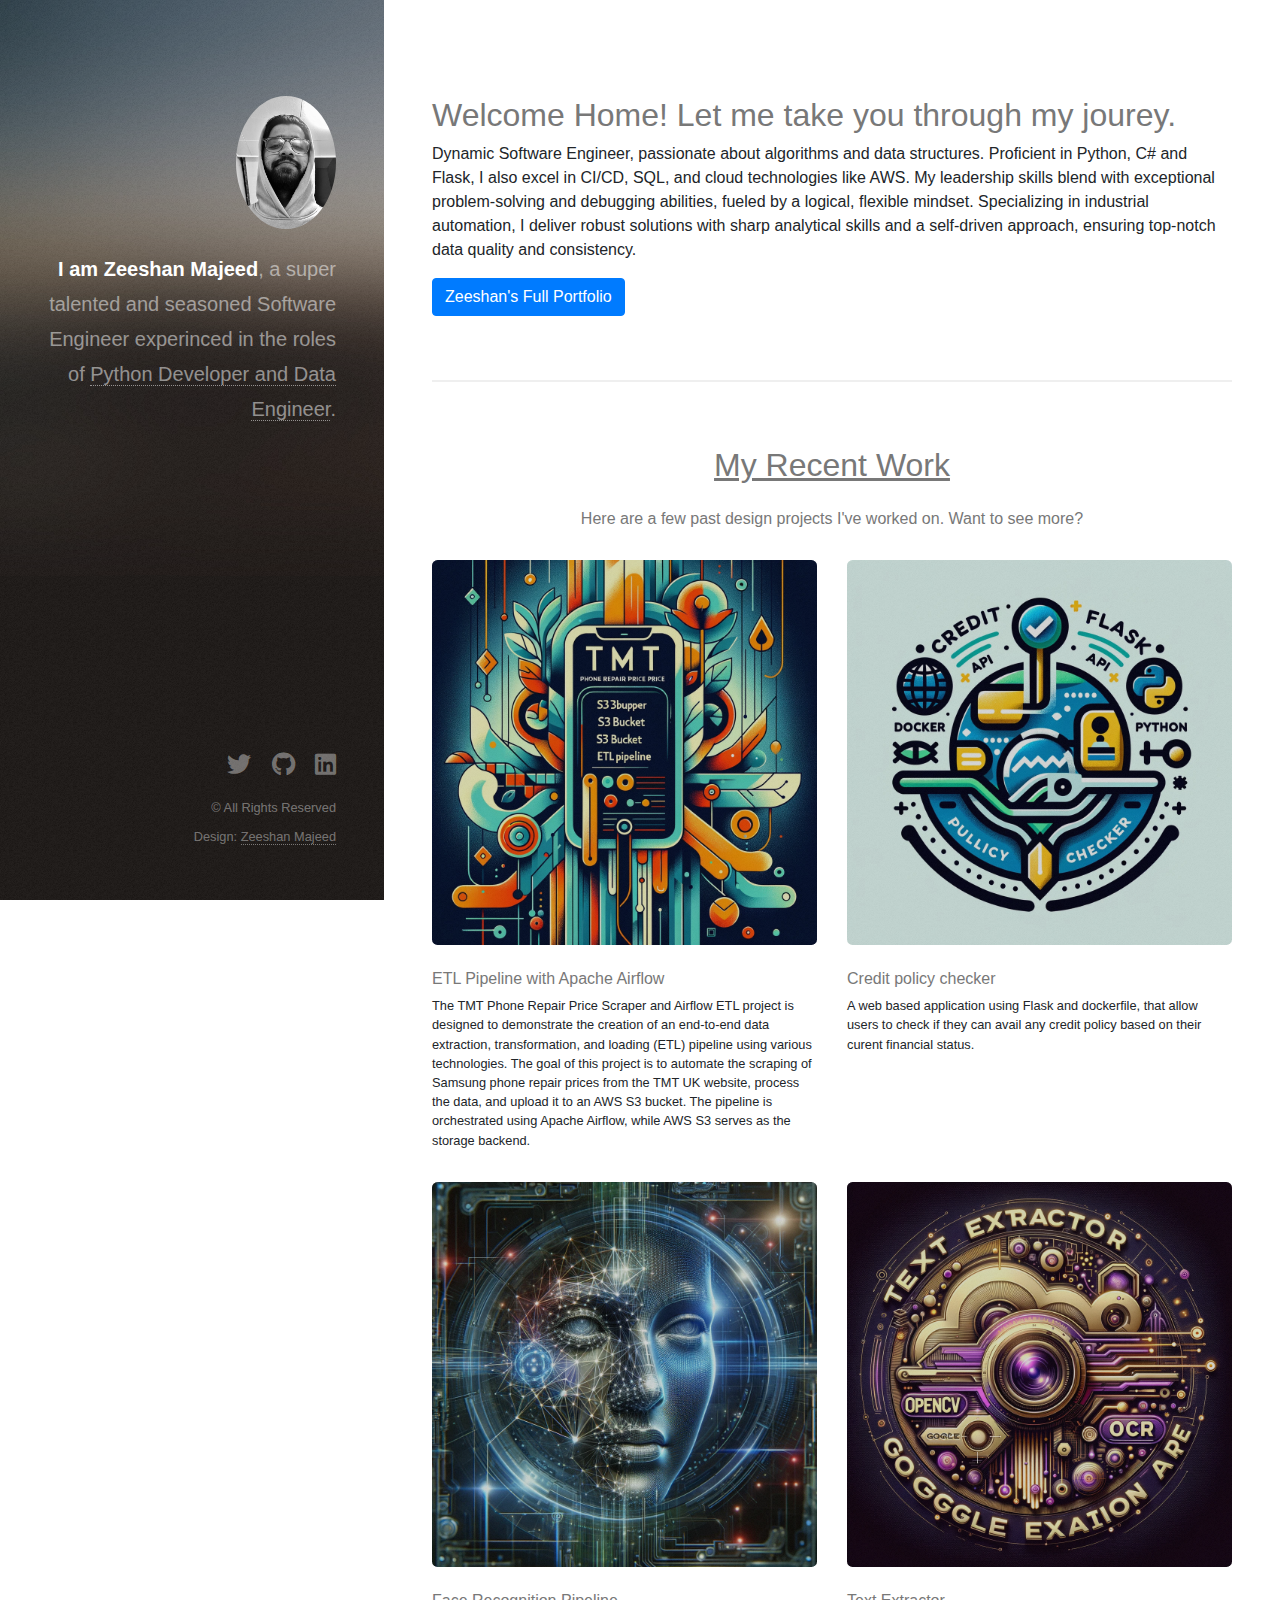
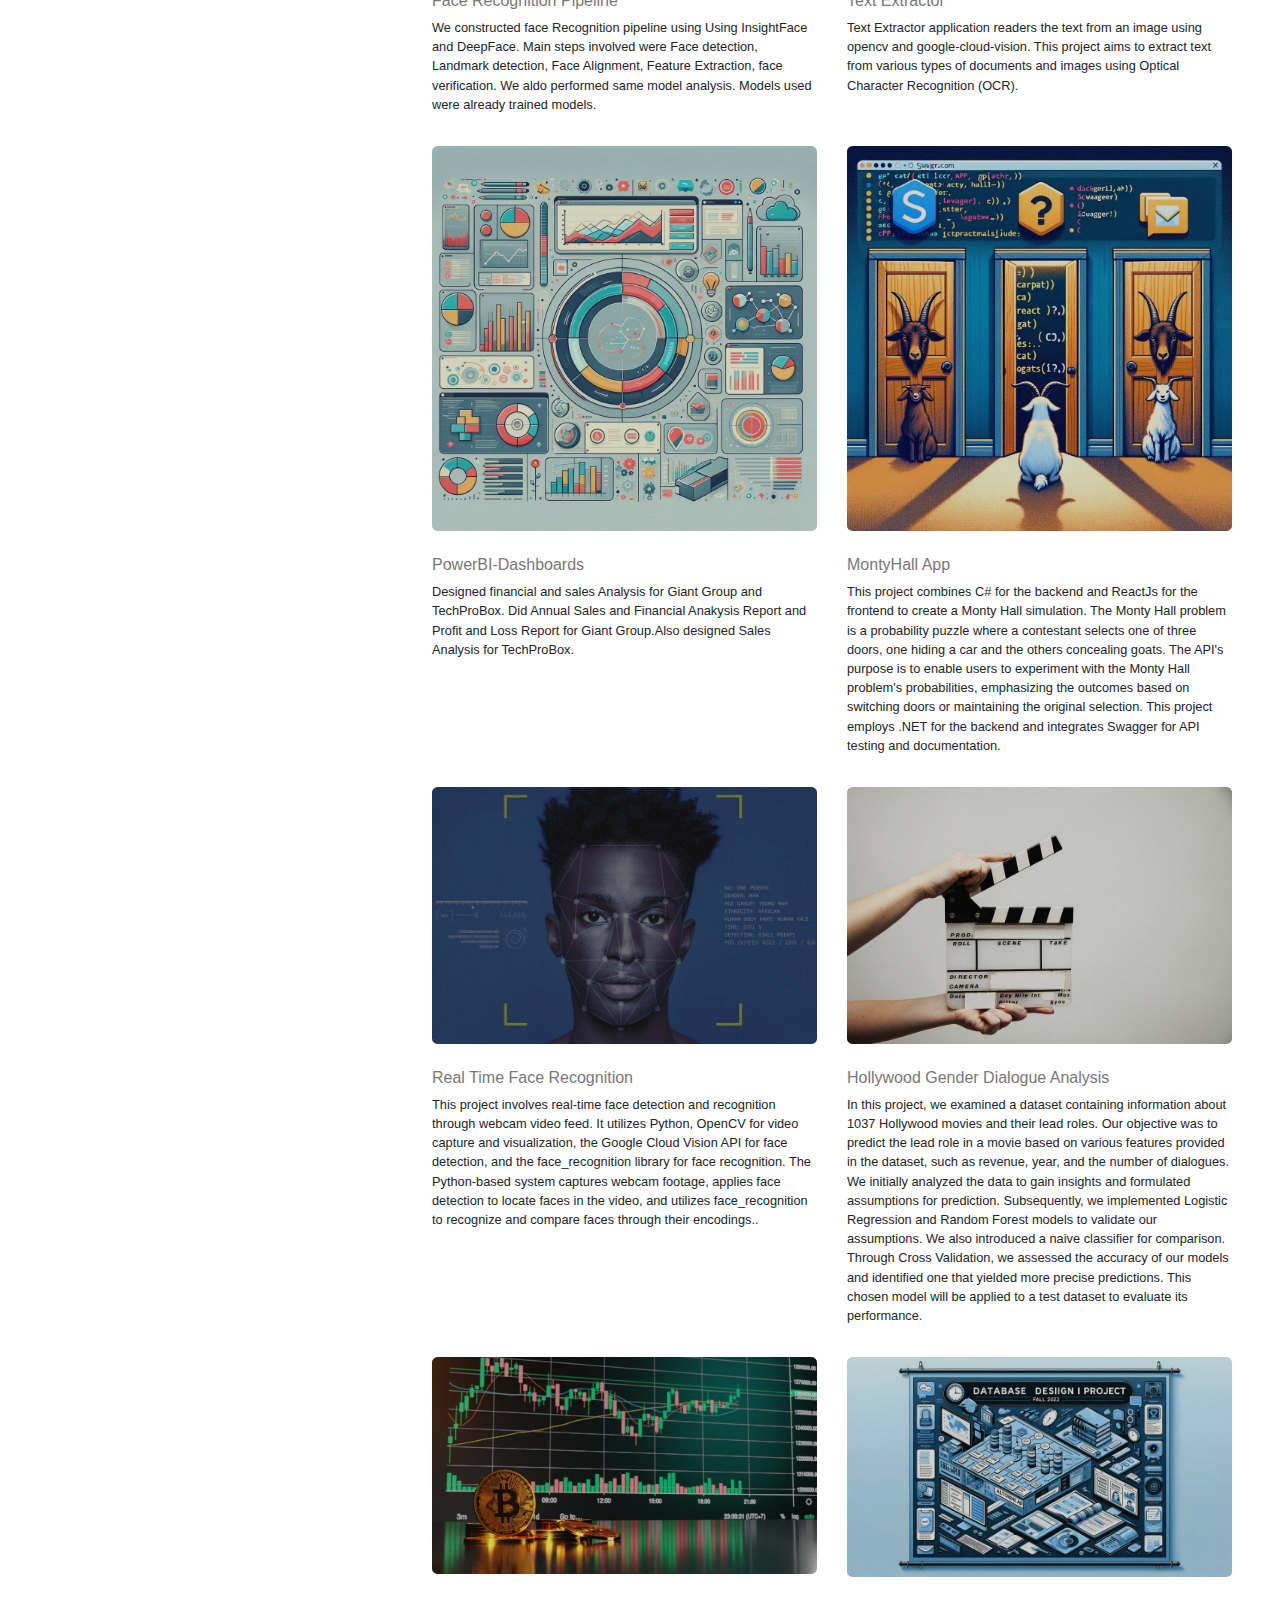
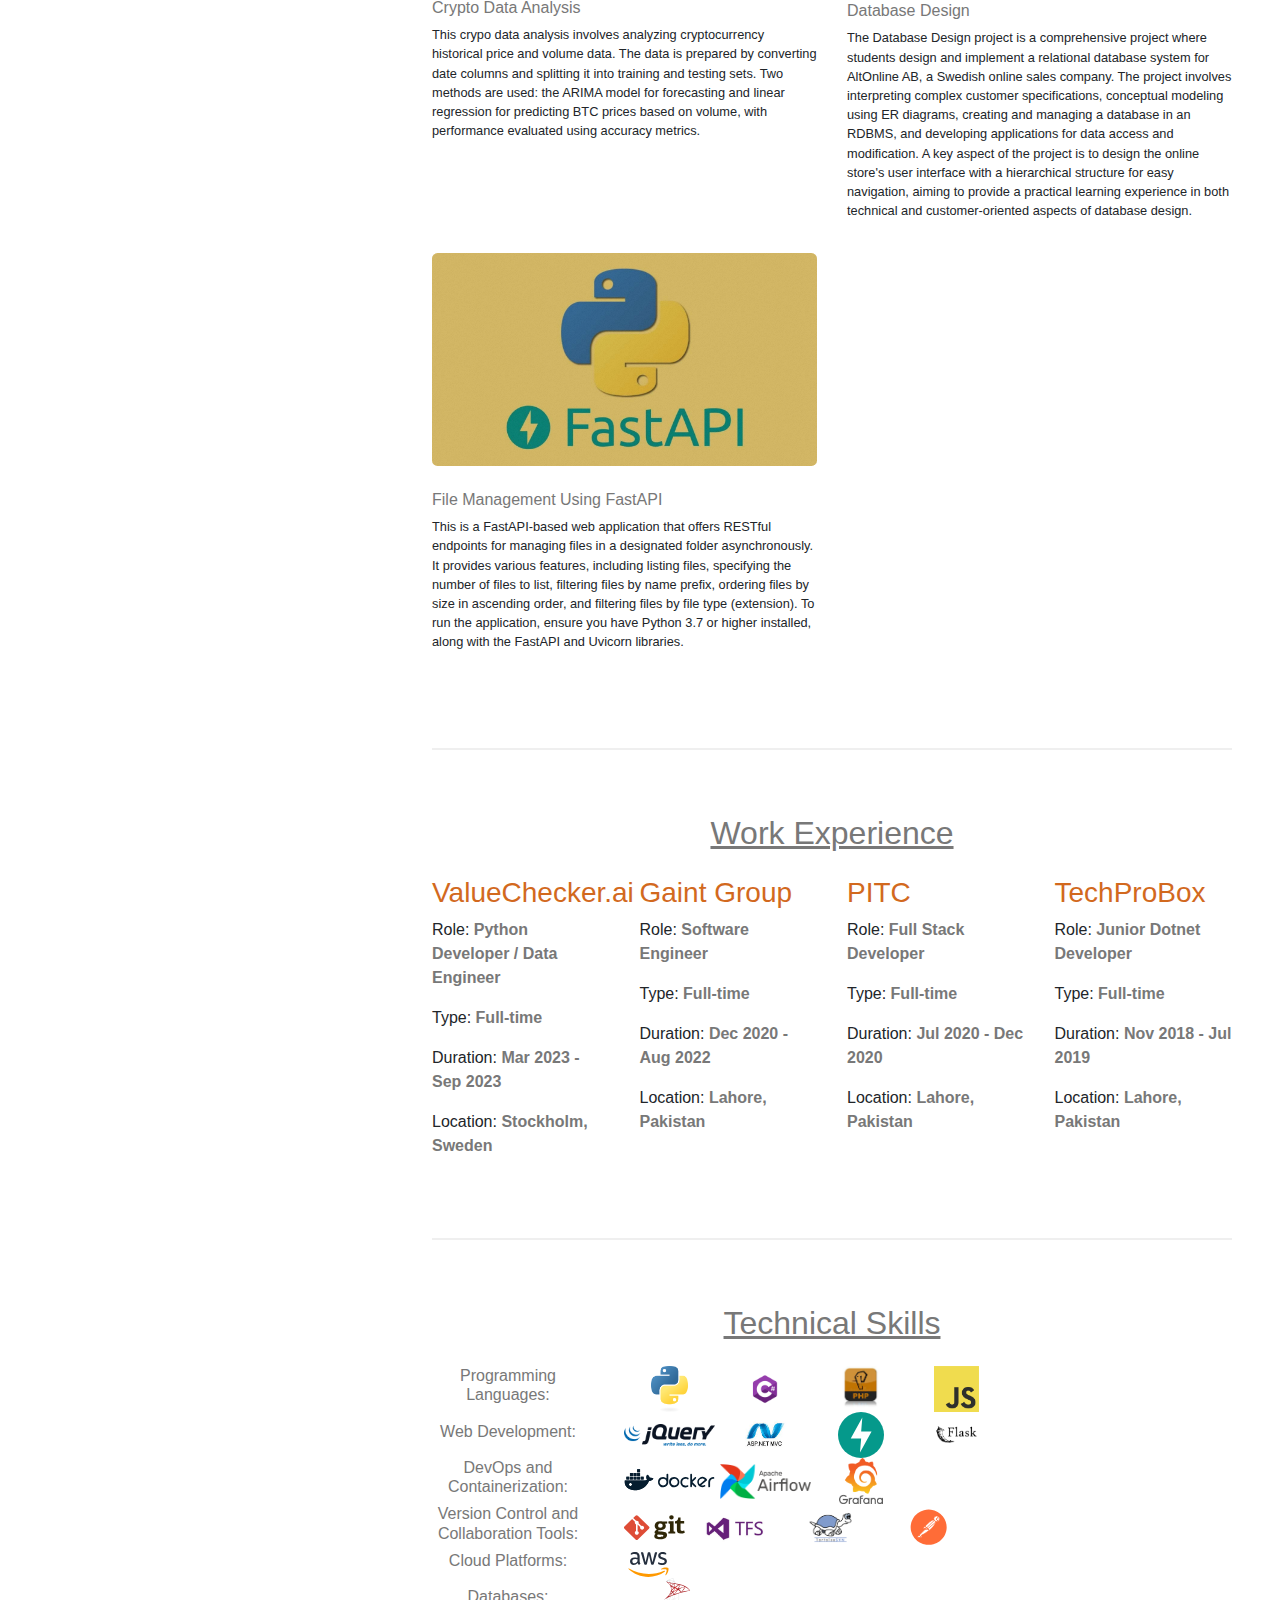
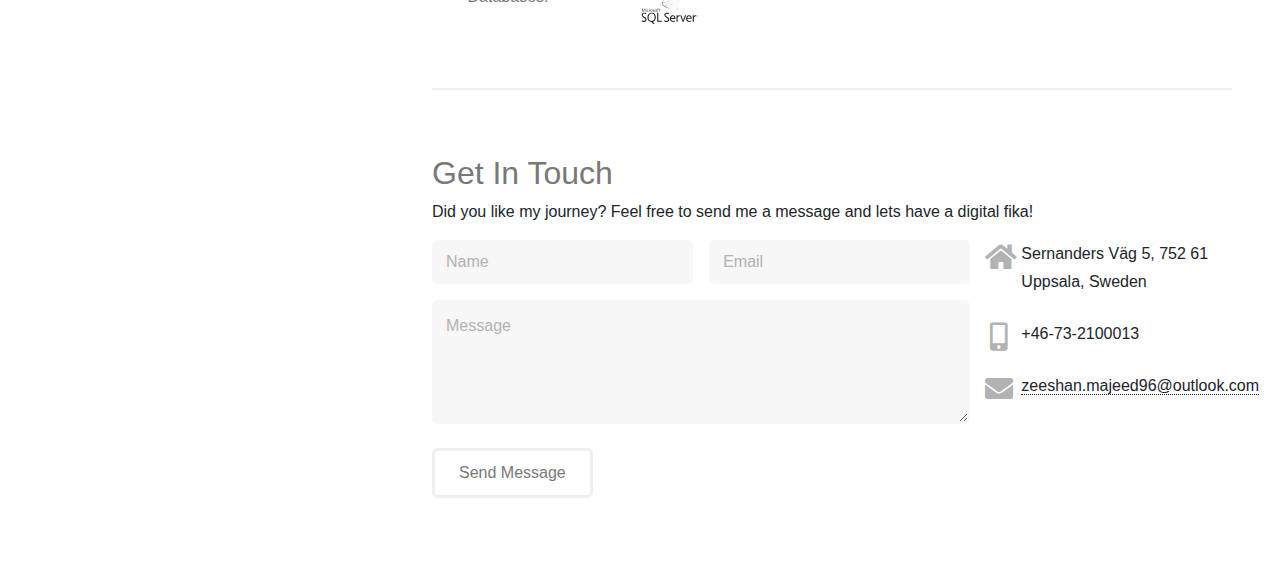
==== index.html @ 15e28089 "Porfolio website first commit" ====
<!DOCTYPE HTML>


<html>
	<head>
		<title>Zeeshan's Portfolio</title>
		<meta charset="utf-8" />
		<meta name="viewport" content="width=device-width, initial-scale=1, user-scalable=no" />
		<link rel="stylesheet" href="assets/css/main.css" />
	</head>
	<body class="is-preload">
		<!-- Header -->
			<header id="header">
				<div class="inner">
					<a href="#" class="image avatar"><img src="images/avatar.jpg" alt="" /></a>
					<h1><strong>I am Zeeshan Majeed</strong>, a super talented<br />
					and seasoned Software Engineer<br />
					experinced in the roles of <a href="#">Python Developer and Data Engineer</a>.</h1>
				</div>
			</header>

		<!-- Main -->
			<div id="main">

				<!-- One -->
					<section id="one">
						<header class="major">
							<h2>Welcome Home! Let me take you through my jourey.</h2>
						</header>
						<p>Dynamic Software Engineer, passionate about algorithms and data structures. Proficient in Python, C# and Flask, I also excel in CI/CD, SQL, and cloud technologies like AWS. My leadership skills blend with exceptional problem-solving and debugging abilities, fueled by a logical, flexible mindset. Specializing in industrial automation, I deliver robust solutions with sharp analytical skills and a self-driven approach, ensuring top-notch data quality and consistency.</p>
						<ul class="actions">
							<li>
								<button type="button" class="btn btn-primary" data-toggle="modal" data-target="#cvModal">
									Zeeshan's Full Portfolio
								</button>
							</li>
						</ul>
					</section>
					<div class="modal fade" id="cvModal" tabindex="-1" role="dialog" aria-labelledby="cvModalLabel" aria-hidden="true">
							<div class="modal-dialog modal-lg" role="document">
								<div class="modal-content">
									<div class="modal-header">
										<h5 class="modal-title" id="cvModalLabel">Zeeshan's CV</h5>
										<button type="button" class="close" data-dismiss="modal" aria-label="Close">
											<span aria-hidden="true">&times;</span>
										</button>
									</div>
									<div class="modal-body">
										<embed src="assets/cv/ZeeshanMajeed.pdf" type="application/pdf" width="100%" height="500px" />
									</div>
								</div>
							</div>
						</div>
					

				<!-- Two -->
					<section id="two">
						<h2 class="text-center mb-4"><u>My Recent Work</u></h2>
						<h6 style="text-align: center;">Here are a few past design projects I've worked on. Want to see more?</h6><br />
						<div class="row">
							<article class="col-6 col-12-xsmall work-item">
								<a href="https://github.com/ZeeshanM96/Airflow_ETL" class="image fit thumb"><img src="images/etl.webp" alt="" /></a>
								<h3>ETL Pipeline with Apache Airflow</h3>
								<p>The TMT Phone Repair Price Scraper and Airflow ETL project is designed to demonstrate the creation of an end-to-end data extraction, transformation, and loading (ETL) pipeline using various technologies. The goal of this project is to automate the scraping of Samsung phone repair prices from the TMT UK website, process the data, and upload it to an AWS S3 bucket. The pipeline is orchestrated using Apache Airflow, while AWS S3 serves as the storage backend.</p>
							</article>
							<article class="col-6 col-12-xsmall work-item">
								<a href="https://github.com/ZeeshanM96/AnyFin_Assignment" class="image fit thumb"><img src="images/CPC.webp" alt="" /></a>
								<h3>Credit policy checker </h3>
								<p>A web based application using Flask and dockerfile, that allow users to check if they can avail any credit policy based on their curent financial status.</p>
							</article>
							<article class="col-6 col-12-xsmall work-item">
								<a href="https://github.com/ZeeshanM96/ProjectInDataScience" class="image fit thumb"><img src="images/facerecog.webp" alt="" /></a>
								<h3>Face Recognition Pipeline</h3>
								<p>We constructed face Recognition pipeline using Using InsightFace and DeepFace. Main steps involved were Face detection, Landmark detection, Face Alignment, Feature Extraction, face verification. We aldo performed same model analysis. Models used were already trained models.</p>
							</article>
							<article class="col-6 col-12-xsmall work-item">
								<a href="https://github.com/ZeeshanM96/Documentreader" class="image fit thumb"><img src="images/ocr.jpeg" alt="" /></a>
								<h3>Text Extractor</h3>
								<p>Text Extractor application readers the text from an image using opencv and google-cloud-vision. This project aims to extract text from various types of documents and images using Optical Character Recognition (OCR).</p>
							</article>
							<article class="col-6 col-12-xsmall work-item">
								<a href="https://github.com/ZeeshanM96/PowerBI-Dashboards" class="image fit thumb"><img src="images/DataAnalysis.webp" alt="" /></a>
								<h3>PowerBI-Dashboards</h3>
								<p>Designed financial and sales Analysis for Giant Group and TechProBox. Did Annual Sales and Financial Anakysis Report and Profit and Loss Report for Giant Group.Also designed Sales Analysis for TechProBox. </p>
							</article>		
							<article class="col-6 col-12-xsmall work-item">
								<a href="https://github.com/ZeeshanM96/MontyHallApp" class="image fit thumb"><img src="images/montyhall.gif" alt="" /></a>
								<h3>MontyHall App</h3>
								<p>This project combines C# for the backend and ReactJs for the frontend to create a Monty Hall simulation. The Monty Hall problem is a probability puzzle where a contestant selects one of three doors, one hiding a car and the others concealing goats. The API's purpose is to enable users to experiment with the Monty Hall problem's probabilities, emphasizing the outcomes based on switching doors or maintaining the original selection. This project employs .NET for the backend and integrates Swagger for API testing and documentation.</p>
							</article>
							<article class="col-6 col-12-xsmall work-item">
								<a href="https://github.com/ZeeshanM96/RealTimeFaceRecognition" class="image fit thumb"><img src="images/rtfd.jpg" alt="" /></a>
								<h3>Real Time Face Recognition</h3>
								<p>This project involves real-time face detection and recognition through webcam video feed. It utilizes Python, OpenCV for video capture and visualization, the Google Cloud Vision API for face detection, and the face_recognition library for face recognition. The Python-based system captures webcam footage, applies face detection to locate faces in the video, and utilizes face_recognition to recognize and compare faces through their encodings..</p>
							</article>
							<article class="col-6 col-12-xsmall work-item">
								<a href="https://github.com/ZeeshanM96/DataAnalysisUsingMLAlgos" class="image fit thumb"><img src="images/filmmakers.jpg" alt="" /></a>
								<h3>Hollywood Gender Dialogue Analysis</h3>
								<p>In this project, we examined a dataset containing information about 1037 Hollywood movies and their lead roles. Our objective was to predict the lead role in a movie based on various features provided in the dataset, such as revenue, year, and the number of dialogues. We initially analyzed the data to gain insights and formulated assumptions for prediction. Subsequently, we implemented Logistic Regression and Random Forest models to validate our assumptions. We also introduced a naive classifier for comparison. Through Cross Validation, we assessed the accuracy of our models and identified one that yielded more precise predictions. This chosen model will be applied to a test dataset to evaluate its performance.</p>
							</article>
							<article class="col-6 col-12-xsmall work-item">
								<a href="https://github.com/ZeeshanM96/CryptoDataAnalysis" class="image fit thumb"><img src="images/cda.jpg" alt="" /></a>
								<h3>Crypto Data Analysis</h3>
								<p>This crypo data analysis involves analyzing cryptocurrency historical price and volume data. The data is prepared by converting date columns and splitting it into training and testing sets. Two methods are used: the ARIMA model for forecasting and linear regression for predicting BTC prices based on volume, with performance evaluated using accuracy metrics.</p>
							</article>
							<article class="col-6 col-12-xsmall work-item">
								<a href="https://github.com/ZeeshanM96/DatabaseProject" class="image fit thumb"><img src="images/dbt.webp" alt="" /></a>
								<h3>Database Design</h3>
								<p>The Database Design project is a comprehensive project where students design and implement a relational database system for AltOnline AB, a Swedish online sales company. The project involves interpreting complex customer specifications, conceptual modeling using ER diagrams, creating and managing a database in an RDBMS, and developing applications for data access and modification. A key aspect of the project is to design the online store's user interface with a hierarchical structure for easy navigation, aiming to provide a practical learning experience in both technical and customer-oriented aspects of database design.</p>
							</article>
							<article class="col-6 col-12-xsmall work-item">
								<a href="https://github.com/ZeeshanM96/kambi_assignment" class="image fit thumb"><img src="images/Fastpi.jpg" alt="" /></a>
								<h3>File Management Using FastAPI</h3>
								<p>This is a FastAPI-based web application that offers RESTful endpoints for managing files in a designated folder asynchronously. It provides various features, including listing files, specifying the number of files to list, filtering files by name prefix, ordering files by size in ascending order, and filtering files by file type (extension). To run the application, ensure you have Python 3.7 or higher installed, along with the FastAPI and Uvicorn libraries.</p>
							</article>
						</div>
					</section>


					<section id="experience">
						<div class="experience-section">
							<h2 class="text-center mb-4"><u>Work Experience</u></h2>
							<div class="row experience">
								<div class="col-md-3">
									<h3 style="color: chocolate;">ValueChecker.ai</h3>
									<p>Role: <strong>Python Developer / Data Engineer</strong></p>
									<p>Type: <strong>Full-time</strong></p>
									<p>Duration: <strong>Mar 2023 - Sep 2023</strong></p>
									<p>Location: <strong>Stockholm, Sweden</strong></p>
								</div>
								<div class="col-md-3">
									<h3 style="color: chocolate;">Gaint Group</h3>
									<p>Role: <strong>Software Engineer</strong></p>
									<p>Type: <strong>Full-time</strong></p>
									<p>Duration: <strong>Dec 2020 - Aug 2022</strong></p>
									<p>Location: <strong>Lahore, Pakistan</strong></p>
								</div>
								<div class="col-md-3">
									<h3 style="color: chocolate;">PITC</h3>
									<p>Role: <strong>Full Stack Developer</strong></p>
									<p>Type: <strong>Full-time</strong></p>
									<p>Duration: <strong>Jul 2020 - Dec 2020</strong></p>
									<p>Location: <strong>Lahore, Pakistan</strong></p>
								</div>
								<div class="col-md-3">
									<h3 style="color: chocolate;">TechProBox</h3>
									<p>Role: <strong>Junior Dotnet Developer</strong></p>
									<p>Type: <strong>Full-time</strong></p>
									<p>Duration: <strong>Nov 2018 - Jul 2019</strong></p>
									<p>Location: <strong>Lahore, Pakistan</strong></p>
								</div>
							</div>
						</div>
					</section>

					<section id="skills">
						<h2 class="text-center mb-4"><u>Technical Skills</u></h2>
						<table class="content-table">
							<tr>
								<td class="logos">
									<div style="display: flex; align-items: center; justify-content: center;">
										<div style="width: 20%; text-align: center;">
											<h6>Programming Languages: </h6>
										</div>
										<div style="width: 80%;margin-left: 5%;">
											
											<img src="images/Python-Symbol.png" alt="Python Symbol">
											<img src="images/Cdot.png" alt="C# Logo">
											<img src="images/php.jpg" alt="PHP Logo">
											<img src="images/js-logo.webp" alt="JS Logo">
										</div>
									</div>
								</td>
							</tr>
						</table>
						<table class="content-table">
							<tr>
								<td class="logos">
									<div style="display: flex; align-items: center; justify-content: center;">
										<div style="width: 20%; text-align: center;">
											<h6>Web Development: </h6>
										</div>
										<div style="width: 80%;margin-left: 5%;">
											
											<img src="images/jquery.png" alt="JQuery Symbol">							
											<img src="images/asp.png" alt="asp Symbol">					
											<img src="images/fastapi-1.svg" alt="FASTAPI Symbol">
											<img src="images/flask-logo-icon.webp" alt="Flask API Symbol">
										</div>
									</div>
								</td>
							</tr>
						</table>
						<table class="content-table">
							<tr>
								<td class="logos">
									<div style="display: flex; align-items: center; justify-content: center;">
										<div style="width: 20%; text-align: center;">
											<h6>DevOps and Containerization: </h6>
										</div>
										<div style="width: 80%;margin-left: 5%;">
											
											<img src="images/docker-1.svg"  alt="Docket Symbol">								
											<img src="images/AirflowLogo.png" alt="Airflow Symbol">								
											<img src="images/Grafana_logo.svg.png" alt="grafana Symbol">
										</div>
									</div>
								</td>
							</tr>
						</table>
						<table class="content-table">
							<tr>
								<td class="logos">
									<div style="display: flex; align-items: center; justify-content: center;">
										<div style="width: 20%; text-align: center;">
											<h6>Version Control and Collaboration Tools: </h6>
										</div>
										<div style="width: 80%;margin-left: 5%;">
											
											<img src="images/git.svg" alt="Git Symbol" style="width: 10%;">								
											<img src="images/tfs.jpg" alt="TFS Symbol">								
											<img src="images/svn.png" alt="grafana Symbol">								
											<img src="images/postman.svg" alt="grafana Symbol">
										</div>
									</div>
								</td>
							</tr>
						</table>
						<table class="content-table">
							<tr>
								<td class="logos">
									<div style="display: flex; align-items: center; justify-content: center;">
										<div style="width: 20%; text-align: center;">
											<h6>Cloud Platforms: </h6>
										</div>
										<div style="width: 80%;margin-left: 5%;">
											<img src="images/aws-2.svg" alt="AWS Symbol" style="width: 8%;">
										</div>
									</div>
								</td>
							</tr>
						</table>
						<table class="content-table">
							<tr>
								<td class="logos">
									<div style="display: flex; align-items: center; justify-content: center;">
										<div style="width: 20%; text-align: center;">
											<h6>Databases: </h6>
										</div>
										<div style="width: 80%;margin-left: 5%;">
											<img src="images/microsoft-sql-server-1.svg" alt="SQL Symbol">
										</div>
									</div>
								</td>
							</tr>
						</table>		
					</section>
					

				<!-- Three -->
					<section id="three">									
						<h2>Get In Touch</h2>
						<p>Did you like my journey? Feel free to send me a message and lets have a digital fika!</p>
						<div class="row">
							<div class="col-8 col-12-small">
								<form method="post" id="contactForm">
									<div class="row gtr-uniform gtr-50">
										<div class="col-6 col-12-xsmall"><input type="text" name="name" id="name" placeholder="Name" /></div>
										<div class="col-6 col-12-xsmall"><input type="email" name="email" id="email" placeholder="Email" /></div>
										<div class="col-12"><textarea name="message" id="message" placeholder="Message" rows="4"></textarea></div>
									</div>
									<br />
									<ul class="actions">
										<li><input type="submit" value="Send Message" /></li>
									</ul>
								</form>
									<div id="alertPlaceholder"></div>
							</div>
							<div class="col-4 col-12-small">
								<ul class="labeled-icons">
									<li>
										<h3 class="icon solid fa-home"><span class="label">Address</span></h3>
										Sernanders Väg 5, 752 61<br />
										Uppsala, Sweden									
									</li>
									<li>
										<h3 class="icon solid fa-mobile-alt"><span class="label">Phone</span></h3>
										+46-73-2100013
									</li>
									<li>
										<h3 class="icon solid fa-envelope"><span class="label">Email</span></h3>
										<a href="#">zeeshan.majeed96@outlook.com</a>
									</li>
								</ul>
							</div>
						</div>
					</section>
			</div>

		<!-- Footer -->
			<footer id="footer">
				<div class="inner">
					<ul class="icons">
						<li><a href="https://twitter.com/BhensKDum" class="icon brands fa-twitter"><span class="label">Twitter</span></a></li>
						<li><a href="https://github.com/ZeeshanM96" class="icon brands fa-github"><span class="label">Github</span></a></li>
						<li><a href="https://www.linkedin.com/in/zeeshan-majeed-a11ba6134/" class="icon brands fa-linkedin"><span class="label">LinkedIn</span></a></li>
					</ul>
					<ul class="copyright">
						<li>&copy; All Rights Reserved</li><li>Design: <a href="#">Zeeshan Majeed</a></li>
					</ul>
				</div>
			</footer>

		<!-- Scripts -->
			<link href="https://stackpath.bootstrapcdn.com/bootstrap/4.3.1/css/bootstrap.min.css" rel="stylesheet">
			
			<script src="assets/js/jquery.min.js"></script> <!-- Keep this if it's required for other scripts -->
			<script src="https://cdnjs.cloudflare.com/ajax/libs/popper.js/1.14.7/umd/popper.min.js"></script>
			<script src="https://stackpath.bootstrapcdn.com/bootstrap/4.3.1/js/bootstrap.min.js"></script>
			<script src="assets/js/jquery.min.js"></script>
			<script src="assets/js/jquery.poptrox.min.js"></script>
			<script src="assets/js/browser.min.js"></script>
			<script src="assets/js/breakpoints.min.js"></script>
			<script src="assets/js/util.js"></script>
			<script src="assets/js/main.js"></script>
			<script src="assets\js\sendemail.js"></script>
			<script src="assets\js\model.js"></script>
			<script src="https://code.jquery.com/jquery-3.3.1.slim.min.js"></script>
	</body>
</html>
---- assets/css/main.css ----
@import url("fontawesome-all.min.css");
@import url("https://fonts.googleapis.com/css?family=Source+Sans+Pro:400,400italic");

/*
	Strata by HTML5 UP
	html5up.net | @ajlkn
	Free for personal and commercial use under the CCA 3.0 license (html5up.net/license)
*/

.content-table {
    width: 100%;
    border-collapse: collapse;
    background-color: transparent; /* Ensures that the table has no background color */
    border: none; /* Removes borders from the table itself */
	
}

.content-table td {
    border: none; /* Removes borders from the cells */

}

/* Ensure that the 'logos' class has no background or border as well */
.logos {
    background-color: transparent; /* Removes any background color from the logos cell */
    border: none; /* Removes borders from the logos cell */
}



.logos img {
    width: 15%;
    aspect-ratio: 2;
    object-fit: contain;
}





html, body, div, span, applet, object,
iframe, h1, h2, h3, h4, h5, h6, p, blockquote,
pre, a, abbr, acronym, address, big, cite,
code, del, dfn, em, img, ins, kbd, q, s, samp,
small, strike, strong, sub, sup, tt, var, b,
u, i, center, dl, dt, dd, ol, ul, li, fieldset,
form, label, legend, table, caption, tbody,
tfoot, thead, tr, th, td, article, aside,
canvas, details, embed, figure, figcaption,
footer, header, hgroup, menu, nav, output, ruby,
section, summary, time, mark, audio, video {
	margin: 0;
	padding: 0;
	border: 0;
	font-size: 100%;
	font: inherit;
	vertical-align: baseline;}

article, aside, details, figcaption, figure,
footer, header, hgroup, menu, nav, section {
	display: block;}

body {
	line-height: 1;
}

ol, ul {
	list-style: none;
}

blockquote, q {
	quotes: none;
}

	blockquote:before, blockquote:after, q:before, q:after {
		content: '';
		content: none;
	}

table {
	border-collapse: collapse;
	border-spacing: 0;
}

body {
	-webkit-text-size-adjust: none;
}

mark {
	background-color: transparent;
	color: inherit;
}

input::-moz-focus-inner {
	border: 0;
	padding: 0;
}

input, select, textarea {
	-moz-appearance: none;
	-webkit-appearance: none;
	-ms-appearance: none;
	appearance: none;
}

/* Basic */

	html {
		box-sizing: border-box;
	}

	*, *:before, *:after {
		box-sizing: inherit;
	}

	body {
		background: #fff;
	}

		body.is-preload *, body.is-preload *:before, body.is-preload *:after {
			-moz-animation: none !important;
			-webkit-animation: none !important;
			-ms-animation: none !important;
			animation: none !important;
			-moz-transition: none !important;
			-webkit-transition: none !important;
			-ms-transition: none !important;
			transition: none !important;
		}

	body, input, select, textarea {
		color: #a2a2a2;
		font-family: "Source Sans Pro", Helvetica, sans-serif;
		font-size: 16pt;
		font-weight: 400;
		line-height: 1.75em;
	}

	a {
		-moz-transition: color 0.2s ease-in-out, border-color 0.2s ease-in-out;
		-webkit-transition: color 0.2s ease-in-out, border-color 0.2s ease-in-out;
		-ms-transition: color 0.2s ease-in-out, border-color 0.2s ease-in-out;
		transition: color 0.2s ease-in-out, border-color 0.2s ease-in-out;
		border-bottom: dotted 1px;
		color: #49bf9d;
		text-decoration: none;
	}

		a:hover {
			border-bottom-color: transparent;
			color: #49bf9d !important;
			text-decoration: none;
		}

	strong, b {
		color: #787878;
		font-weight: 400;
	}

	em, i {
		font-style: italic;
	}

	p {
		margin: 0 0 2em 0;
	}

	h1, h2, h3, h4, h5, h6 {
		color: #787878;
		font-weight: 400;
		line-height: 1em;
		margin: 0 0 1em 0;
	}

		h1 a, h2 a, h3 a, h4 a, h5 a, h6 a {
			color: inherit;
			text-decoration: none;
		}

	h1 {
		font-size: 2em;
		line-height: 1.5em;
	}

	h2 {
		font-size: 1.5em;
		line-height: 1.5em;
	}

	h3 {
		font-size: 1.25em;
		line-height: 1.5em;
	}

	h4 {
		font-size: 1.1em;
		line-height: 1.5em;
	}

	h5 {
		font-size: 0.9em;
		line-height: 1.5em;
	}

	h6 {
		font-size: 0.7em;
		line-height: 1.5em;
	}

	sub {
		font-size: 0.8em;
		position: relative;
		top: 0.5em;
	}

	sup {
		font-size: 0.8em;
		position: relative;
		top: -0.5em;
	}

	hr {
		border: 0;
		border-bottom: solid 2px #efefef;
		margin: 2em 0;
	}

		hr.major {
			margin: 3em 0;
		}

	blockquote {
		border-left: solid 6px #efefef;
		font-style: italic;
		margin: 0 0 2em 0;
		padding: 0.5em 0 0.5em 1.5em;
	}

	code {
		background: #f7f7f7;
		border-radius: 0.35em;
		border: solid 2px #efefef;
		font-family: "Courier New", monospace;
		font-size: 0.9em;
		margin: 0 0.25em;
		padding: 0.25em 0.65em;
	}

	pre {
		-webkit-overflow-scrolling: touch;
		font-family: "Courier New", monospace;
		font-size: 0.9em;
		margin: 0 0 2em 0;
	}

		pre code {
			display: block;
			line-height: 1.75em;
			padding: 1em 1.5em;
			overflow-x: auto;
		}

	.align-left {
		text-align: left;
	}

	.align-center {
		text-align: center;
	}

	.align-right {
		text-align: right;
	}

/* Container */

	.container {
		margin: 0 auto;
		max-width: calc(100% - 4em);
		width: 100%;
	}

		.container.xsmall {
			width: 25%;
		}

		.container.small {
			width: 50%;
		}

		.container.medium {
			width: 75%;
		}

		.container.large {
			width: 125%;
		}

		.container.xlarge {
			width: 150%;
		}

		.container.max {
			width: 100%;
		}

		@media screen and (max-width: 980px) {

			.container {
				width: 100% !important;
				max-width: 100% !important;
			}

		}

		@media screen and (max-width: 480px) {

			.container {
				max-width: calc(100% - 3em);
			}

		}

/* Row */

	.row {
		display: flex;
		flex-wrap: wrap;
		box-sizing: border-box;
		align-items: stretch;
	}

		.row > * {
			box-sizing: border-box;
		}

		.row.gtr-uniform > * > :last-child {
			margin-bottom: 0;
		}

		.row.aln-left {
			justify-content: flex-start;
		}

		.row.aln-center {
			justify-content: center;
		}

		.row.aln-right {
			justify-content: flex-end;
		}

		.row.aln-top {
			align-items: flex-start;
		}

		.row.aln-middle {
			align-items: center;
		}

		.row.aln-bottom {
			align-items: flex-end;
		}

		.row > .imp {
			order: -1;
		}

		.row > .col-1 {
			width: 8.33333%;
		}

		.row > .off-1 {
			margin-left: 8.33333%;
		}

		.row > .col-2 {
			width: 16.66667%;
		}

		.row > .off-2 {
			margin-left: 16.66667%;
		}

		.row > .col-3 {
			width: 25%;
		}

		.row > .off-3 {
			margin-left: 25%;
		}

		.row > .col-4 {
			width: 33.33333%;
		}

		.row > .off-4 {
			margin-left: 33.33333%;
		}

		.row > .col-5 {
			width: 41.66667%;
		}

		.row > .off-5 {
			margin-left: 41.66667%;
		}

		.row > .col-6 {
			width: 50%;
		}

		.row > .off-6 {
			margin-left: 50%;
		}

		.row > .col-7 {
			width: 58.33333%;
		}

		.row > .off-7 {
			margin-left: 58.33333%;
		}

		.row > .col-8 {
			width: 66.66667%;
		}

		.row > .off-8 {
			margin-left: 66.66667%;
		}

		.row > .col-9 {
			width: 75%;
		}

		.row > .off-9 {
			margin-left: 75%;
		}

		.row > .col-10 {
			width: 83.33333%;
		}

		.row > .off-10 {
			margin-left: 83.33333%;
		}

		.row > .col-11 {
			width: 91.66667%;
		}

		.row > .off-11 {
			margin-left: 91.66667%;
		}

		.row > .col-12 {
			width: 100%;
		}

		.row > .off-12 {
			margin-left: 100%;
		}

		.row.gtr-0 {
			margin-top: 0;
			margin-left: 0em;
		}

			.row.gtr-0 > * {
				padding: 0 0 0 0em;
			}

			.row.gtr-0.gtr-uniform {
				margin-top: 0em;
			}

				.row.gtr-0.gtr-uniform > * {
					padding-top: 0em;
				}

		.row.gtr-25 {
			margin-top: 0;
			margin-left: -0.625em;
		}

			.row.gtr-25 > * {
				padding: 0 0 0 0.625em;
			}

			.row.gtr-25.gtr-uniform {
				margin-top: -0.625em;
			}

				.row.gtr-25.gtr-uniform > * {
					padding-top: 0.625em;
				}

		.row.gtr-50 {
			margin-top: 0;
			margin-left: -1.25em;
		}

			.row.gtr-50 > * {
				padding: 0 0 0 1.25em;
			}

			.row.gtr-50.gtr-uniform {
				margin-top: -1.25em;
			}

				.row.gtr-50.gtr-uniform > * {
					padding-top: 1.25em;
				}

		.row {
			margin-top: 0;
			margin-left: -2.5em;
		}

			.row > * {
				padding: 0 0 0 2.5em;
			}

			.row.gtr-uniform {
				margin-top: -2.5em;
			}

				.row.gtr-uniform > * {
					padding-top: 2.5em;
				}

		.row.gtr-150 {
			margin-top: 0;
			margin-left: -3.75em;
		}

			.row.gtr-150 > * {
				padding: 0 0 0 3.75em;
			}

			.row.gtr-150.gtr-uniform {
				margin-top: -3.75em;
			}

				.row.gtr-150.gtr-uniform > * {
					padding-top: 3.75em;
				}

		.row.gtr-200 {
			margin-top: 0;
			margin-left: -5em;
		}

			.row.gtr-200 > * {
				padding: 0 0 0 5em;
			}

			.row.gtr-200.gtr-uniform {
				margin-top: -5em;
			}

				.row.gtr-200.gtr-uniform > * {
					padding-top: 5em;
				}

		@media screen and (max-width: 1800px) {

			.row {
				display: flex;
				flex-wrap: wrap;
				box-sizing: border-box;
				align-items: stretch;
			}

				.row > * {
					box-sizing: border-box;
				}

				.row.gtr-uniform > * > :last-child {
					margin-bottom: 0;
				}

				.row.aln-left {
					justify-content: flex-start;
				}

				.row.aln-center {
					justify-content: center;
				}

				.row.aln-right {
					justify-content: flex-end;
				}

				.row.aln-top {
					align-items: flex-start;
				}

				.row.aln-middle {
					align-items: center;
				}

				.row.aln-bottom {
					align-items: flex-end;
				}

				.row > .imp-xlarge {
					order: -1;
				}

				.row > .col-1-xlarge {
					width: 8.33333%;
				}

				.row > .off-1-xlarge {
					margin-left: 8.33333%;
				}

				.row > .col-2-xlarge {
					width: 16.66667%;
				}

				.row > .off-2-xlarge {
					margin-left: 16.66667%;
				}

				.row > .col-3-xlarge {
					width: 25%;
				}

				.row > .off-3-xlarge {
					margin-left: 25%;
				}

				.row > .col-4-xlarge {
					width: 33.33333%;
				}

				.row > .off-4-xlarge {
					margin-left: 33.33333%;
				}

				.row > .col-5-xlarge {
					width: 41.66667%;
				}

				.row > .off-5-xlarge {
					margin-left: 41.66667%;
				}

				.row > .col-6-xlarge {
					width: 50%;
				}

				.row > .off-6-xlarge {
					margin-left: 50%;
				}

				.row > .col-7-xlarge {
					width: 58.33333%;
				}

				.row > .off-7-xlarge {
					margin-left: 58.33333%;
				}

				.row > .col-8-xlarge {
					width: 66.66667%;
				}

				.row > .off-8-xlarge {
					margin-left: 66.66667%;
				}

				.row > .col-9-xlarge {
					width: 75%;
				}

				.row > .off-9-xlarge {
					margin-left: 75%;
				}

				.row > .col-10-xlarge {
					width: 83.33333%;
				}

				.row > .off-10-xlarge {
					margin-left: 83.33333%;
				}

				.row > .col-11-xlarge {
					width: 91.66667%;
				}

				.row > .off-11-xlarge {
					margin-left: 91.66667%;
				}

				.row > .col-12-xlarge {
					width: 100%;
				}

				.row > .off-12-xlarge {
					margin-left: 100%;
				}

				.row.gtr-0 {
					margin-top: 0;
					margin-left: 0em;
				}

					.row.gtr-0 > * {
						padding: 0 0 0 0em;
					}

					.row.gtr-0.gtr-uniform {
						margin-top: 0em;
					}

						.row.gtr-0.gtr-uniform > * {
							padding-top: 0em;
						}

				.row.gtr-25 {
					margin-top: 0;
					margin-left: -0.625em;
				}

					.row.gtr-25 > * {
						padding: 0 0 0 0.625em;
					}

					.row.gtr-25.gtr-uniform {
						margin-top: -0.625em;
					}

						.row.gtr-25.gtr-uniform > * {
							padding-top: 0.625em;
						}

				.row.gtr-50 {
					margin-top: 0;
					margin-left: -1.25em;
				}

					.row.gtr-50 > * {
						padding: 0 0 0 1.25em;
					}

					.row.gtr-50.gtr-uniform {
						margin-top: -1.25em;
					}

						.row.gtr-50.gtr-uniform > * {
							padding-top: 1.25em;
						}

				.row {
					margin-top: 0;
					margin-left: -2.5em;
				}

					.row > * {
						padding: 0 0 0 2.5em;
					}

					.row.gtr-uniform {
						margin-top: -2.5em;
					}

						.row.gtr-uniform > * {
							padding-top: 2.5em;
						}

				.row.gtr-150 {
					margin-top: 0;
					margin-left: -3.75em;
				}

					.row.gtr-150 > * {
						padding: 0 0 0 3.75em;
					}

					.row.gtr-150.gtr-uniform {
						margin-top: -3.75em;
					}

						.row.gtr-150.gtr-uniform > * {
							padding-top: 3.75em;
						}

				.row.gtr-200 {
					margin-top: 0;
					margin-left: -5em;
				}

					.row.gtr-200 > * {
						padding: 0 0 0 5em;
					}

					.row.gtr-200.gtr-uniform {
						margin-top: -5em;
					}

						.row.gtr-200.gtr-uniform > * {
							padding-top: 5em;
						}

		}

		@media screen and (max-width: 1280px) {

			.row {
				display: flex;
				flex-wrap: wrap;
				box-sizing: border-box;
				align-items: stretch;
			}

				.row > * {
					box-sizing: border-box;
				}

				.row.gtr-uniform > * > :last-child {
					margin-bottom: 0;
				}

				.row.aln-left {
					justify-content: flex-start;
				}

				.row.aln-center {
					justify-content: center;
				}

				.row.aln-right {
					justify-content: flex-end;
				}

				.row.aln-top {
					align-items: flex-start;
				}

				.row.aln-middle {
					align-items: center;
				}

				.row.aln-bottom {
					align-items: flex-end;
				}

				.row > .imp-large {
					order: -1;
				}

				.row > .col-1-large {
					width: 8.33333%;
				}

				.row > .off-1-large {
					margin-left: 8.33333%;
				}

				.row > .col-2-large {
					width: 16.66667%;
				}

				.row > .off-2-large {
					margin-left: 16.66667%;
				}

				.row > .col-3-large {
					width: 25%;
				}

				.row > .off-3-large {
					margin-left: 25%;
				}

				.row > .col-4-large {
					width: 33.33333%;
				}

				.row > .off-4-large {
					margin-left: 33.33333%;
				}

				.row > .col-5-large {
					width: 41.66667%;
				}

				.row > .off-5-large {
					margin-left: 41.66667%;
				}

				.row > .col-6-large {
					width: 50%;
				}

				.row > .off-6-large {
					margin-left: 50%;
				}

				.row > .col-7-large {
					width: 58.33333%;
				}

				.row > .off-7-large {
					margin-left: 58.33333%;
				}

				.row > .col-8-large {
					width: 66.66667%;
				}

				.row > .off-8-large {
					margin-left: 66.66667%;
				}

				.row > .col-9-large {
					width: 75%;
				}

				.row > .off-9-large {
					margin-left: 75%;
				}

				.row > .col-10-large {
					width: 83.33333%;
				}

				.row > .off-10-large {
					margin-left: 83.33333%;
				}

				.row > .col-11-large {
					width: 91.66667%;
				}

				.row > .off-11-large {
					margin-left: 91.66667%;
				}

				.row > .col-12-large {
					width: 100%;
				}

				.row > .off-12-large {
					margin-left: 100%;
				}

				.row.gtr-0 {
					margin-top: 0;
					margin-left: 0em;
				}

					.row.gtr-0 > * {
						padding: 0 0 0 0em;
					}

					.row.gtr-0.gtr-uniform {
						margin-top: 0em;
					}

						.row.gtr-0.gtr-uniform > * {
							padding-top: 0em;
						}

				.row.gtr-25 {
					margin-top: 0;
					margin-left: -0.5em;
				}

					.row.gtr-25 > * {
						padding: 0 0 0 0.5em;
					}

					.row.gtr-25.gtr-uniform {
						margin-top: -0.5em;
					}

						.row.gtr-25.gtr-uniform > * {
							padding-top: 0.5em;
						}

				.row.gtr-50 {
					margin-top: 0;
					margin-left: -1em;
				}

					.row.gtr-50 > * {
						padding: 0 0 0 1em;
					}

					.row.gtr-50.gtr-uniform {
						margin-top: -1em;
					}

						.row.gtr-50.gtr-uniform > * {
							padding-top: 1em;
						}

				.row {
					margin-top: 0;
					margin-left: -2em;
				}

					.row > * {
						padding: 0 0 0 2em;
					}

					.row.gtr-uniform {
						margin-top: -2em;
					}

						.row.gtr-uniform > * {
							padding-top: 2em;
						}

				.row.gtr-150 {
					margin-top: 0;
					margin-left: -3em;
				}

					.row.gtr-150 > * {
						padding: 0 0 0 3em;
					}

					.row.gtr-150.gtr-uniform {
						margin-top: -3em;
					}

						.row.gtr-150.gtr-uniform > * {
							padding-top: 3em;
						}

				.row.gtr-200 {
					margin-top: 0;
					margin-left: -4em;
				}

					.row.gtr-200 > * {
						padding: 0 0 0 4em;
					}

					.row.gtr-200.gtr-uniform {
						margin-top: -4em;
					}

						.row.gtr-200.gtr-uniform > * {
							padding-top: 4em;
						}

		}

		@media screen and (max-width: 980px) {

			.row {
				display: flex;
				flex-wrap: wrap;
				box-sizing: border-box;
				align-items: stretch;
			}

				.row > * {
					box-sizing: border-box;
				}

				.row.gtr-uniform > * > :last-child {
					margin-bottom: 0;
				}

				.row.aln-left {
					justify-content: flex-start;
				}

				.row.aln-center {
					justify-content: center;
				}

				.row.aln-right {
					justify-content: flex-end;
				}

				.row.aln-top {
					align-items: flex-start;
				}

				.row.aln-middle {
					align-items: center;
				}

				.row.aln-bottom {
					align-items: flex-end;
				}

				.row > .imp-medium {
					order: -1;
				}

				.row > .col-1-medium {
					width: 8.33333%;
				}

				.row > .off-1-medium {
					margin-left: 8.33333%;
				}

				.row > .col-2-medium {
					width: 16.66667%;
				}

				.row > .off-2-medium {
					margin-left: 16.66667%;
				}

				.row > .col-3-medium {
					width: 25%;
				}

				.row > .off-3-medium {
					margin-left: 25%;
				}

				.row > .col-4-medium {
					width: 33.33333%;
				}

				.row > .off-4-medium {
					margin-left: 33.33333%;
				}

				.row > .col-5-medium {
					width: 41.66667%;
				}

				.row > .off-5-medium {
					margin-left: 41.66667%;
				}

				.row > .col-6-medium {
					width: 50%;
				}

				.row > .off-6-medium {
					margin-left: 50%;
				}

				.row > .col-7-medium {
					width: 58.33333%;
				}

				.row > .off-7-medium {
					margin-left: 58.33333%;
				}

				.row > .col-8-medium {
					width: 66.66667%;
				}

				.row > .off-8-medium {
					margin-left: 66.66667%;
				}

				.row > .col-9-medium {
					width: 75%;
				}

				.row > .off-9-medium {
					margin-left: 75%;
				}

				.row > .col-10-medium {
					width: 83.33333%;
				}

				.row > .off-10-medium {
					margin-left: 83.33333%;
				}

				.row > .col-11-medium {
					width: 91.66667%;
				}

				.row > .off-11-medium {
					margin-left: 91.66667%;
				}

				.row > .col-12-medium {
					width: 100%;
				}

				.row > .off-12-medium {
					margin-left: 100%;
				}

				.row.gtr-0 {
					margin-top: 0;
					margin-left: 0em;
				}

					.row.gtr-0 > * {
						padding: 0 0 0 0em;
					}

					.row.gtr-0.gtr-uniform {
						margin-top: 0em;
					}

						.row.gtr-0.gtr-uniform > * {
							padding-top: 0em;
						}

				.row.gtr-25 {
					margin-top: 0;
					margin-left: -0.5em;
				}

					.row.gtr-25 > * {
						padding: 0 0 0 0.5em;
					}

					.row.gtr-25.gtr-uniform {
						margin-top: -0.5em;
					}

						.row.gtr-25.gtr-uniform > * {
							padding-top: 0.5em;
						}

				.row.gtr-50 {
					margin-top: 0;
					margin-left: -1em;
				}

					.row.gtr-50 > * {
						padding: 0 0 0 1em;
					}

					.row.gtr-50.gtr-uniform {
						margin-top: -1em;
					}

						.row.gtr-50.gtr-uniform > * {
							padding-top: 1em;
						}

				.row {
					margin-top: 0;
					margin-left: -2em;
				}

					.row > * {
						padding: 0 0 0 2em;
					}

					.row.gtr-uniform {
						margin-top: -2em;
					}

						.row.gtr-uniform > * {
							padding-top: 2em;
						}

				.row.gtr-150 {
					margin-top: 0;
					margin-left: -3em;
				}

					.row.gtr-150 > * {
						padding: 0 0 0 3em;
					}

					.row.gtr-150.gtr-uniform {
						margin-top: -3em;
					}

						.row.gtr-150.gtr-uniform > * {
							padding-top: 3em;
						}

				.row.gtr-200 {
					margin-top: 0;
					margin-left: -4em;
				}

					.row.gtr-200 > * {
						padding: 0 0 0 4em;
					}

					.row.gtr-200.gtr-uniform {
						margin-top: -4em;
					}

						.row.gtr-200.gtr-uniform > * {
							padding-top: 4em;
						}

		}

		@media screen and (max-width: 736px) {

			.row {
				display: flex;
				flex-wrap: wrap;
				box-sizing: border-box;
				align-items: stretch;
			}

				.row > * {
					box-sizing: border-box;
				}

				.row.gtr-uniform > * > :last-child {
					margin-bottom: 0;
				}

				.row.aln-left {
					justify-content: flex-start;
				}

				.row.aln-center {
					justify-content: center;
				}

				.row.aln-right {
					justify-content: flex-end;
				}

				.row.aln-top {
					align-items: flex-start;
				}

				.row.aln-middle {
					align-items: center;
				}

				.row.aln-bottom {
					align-items: flex-end;
				}

				.row > .imp-small {
					order: -1;
				}

				.row > .col-1-small {
					width: 8.33333%;
				}

				.row > .off-1-small {
					margin-left: 8.33333%;
				}

				.row > .col-2-small {
					width: 16.66667%;
				}

				.row > .off-2-small {
					margin-left: 16.66667%;
				}

				.row > .col-3-small {
					width: 25%;
				}

				.row > .off-3-small {
					margin-left: 25%;
				}

				.row > .col-4-small {
					width: 33.33333%;
				}

				.row > .off-4-small {
					margin-left: 33.33333%;
				}

				.row > .col-5-small {
					width: 41.66667%;
				}

				.row > .off-5-small {
					margin-left: 41.66667%;
				}

				.row > .col-6-small {
					width: 50%;
				}

				.row > .off-6-small {
					margin-left: 50%;
				}

				.row > .col-7-small {
					width: 58.33333%;
				}

				.row > .off-7-small {
					margin-left: 58.33333%;
				}

				.row > .col-8-small {
					width: 66.66667%;
				}

				.row > .off-8-small {
					margin-left: 66.66667%;
				}

				.row > .col-9-small {
					width: 75%;
				}

				.row > .off-9-small {
					margin-left: 75%;
				}

				.row > .col-10-small {
					width: 83.33333%;
				}

				.row > .off-10-small {
					margin-left: 83.33333%;
				}

				.row > .col-11-small {
					width: 91.66667%;
				}

				.row > .off-11-small {
					margin-left: 91.66667%;
				}

				.row > .col-12-small {
					width: 100%;
				}

				.row > .off-12-small {
					margin-left: 100%;
				}

				.row.gtr-0 {
					margin-top: 0;
					margin-left: 0em;
				}

					.row.gtr-0 > * {
						padding: 0 0 0 0em;
					}

					.row.gtr-0.gtr-uniform {
						margin-top: 0em;
					}

						.row.gtr-0.gtr-uniform > * {
							padding-top: 0em;
						}

				.row.gtr-25 {
					margin-top: 0;
					margin-left: -0.375em;
				}

					.row.gtr-25 > * {
						padding: 0 0 0 0.375em;
					}

					.row.gtr-25.gtr-uniform {
						margin-top: -0.375em;
					}

						.row.gtr-25.gtr-uniform > * {
							padding-top: 0.375em;
						}

				.row.gtr-50 {
					margin-top: 0;
					margin-left: -0.75em;
				}

					.row.gtr-50 > * {
						padding: 0 0 0 0.75em;
					}

					.row.gtr-50.gtr-uniform {
						margin-top: -0.75em;
					}

						.row.gtr-50.gtr-uniform > * {
							padding-top: 0.75em;
						}

				.row {
					margin-top: 0;
					margin-left: -1.5em;
				}

					.row > * {
						padding: 0 0 0 1.5em;
					}

					.row.gtr-uniform {
						margin-top: -1.5em;
					}

						.row.gtr-uniform > * {
							padding-top: 1.5em;
						}

				.row.gtr-150 {
					margin-top: 0;
					margin-left: -2.25em;
				}

					.row.gtr-150 > * {
						padding: 0 0 0 2.25em;
					}

					.row.gtr-150.gtr-uniform {
						margin-top: -2.25em;
					}

						.row.gtr-150.gtr-uniform > * {
							padding-top: 2.25em;
						}

				.row.gtr-200 {
					margin-top: 0;
					margin-left: -3em;
				}

					.row.gtr-200 > * {
						padding: 0 0 0 3em;
					}

					.row.gtr-200.gtr-uniform {
						margin-top: -3em;
					}

						.row.gtr-200.gtr-uniform > * {
							padding-top: 3em;
						}

		}

		@media screen and (max-width: 480px) {

			.row {
				display: flex;
				flex-wrap: wrap;
				box-sizing: border-box;
				align-items: stretch;
			}

				.row > * {
					box-sizing: border-box;
				}

				.row.gtr-uniform > * > :last-child {
					margin-bottom: 0;
				}

				.row.aln-left {
					justify-content: flex-start;
				}

				.row.aln-center {
					justify-content: center;
				}

				.row.aln-right {
					justify-content: flex-end;
				}

				.row.aln-top {
					align-items: flex-start;
				}

				.row.aln-middle {
					align-items: center;
				}

				.row.aln-bottom {
					align-items: flex-end;
				}

				.row > .imp-xsmall {
					order: -1;
				}

				.row > .col-1-xsmall {
					width: 8.33333%;
				}

				.row > .off-1-xsmall {
					margin-left: 8.33333%;
				}

				.row > .col-2-xsmall {
					width: 16.66667%;
				}

				.row > .off-2-xsmall {
					margin-left: 16.66667%;
				}

				.row > .col-3-xsmall {
					width: 25%;
				}

				.row > .off-3-xsmall {
					margin-left: 25%;
				}

				.row > .col-4-xsmall {
					width: 33.33333%;
				}

				.row > .off-4-xsmall {
					margin-left: 33.33333%;
				}

				.row > .col-5-xsmall {
					width: 41.66667%;
				}

				.row > .off-5-xsmall {
					margin-left: 41.66667%;
				}

				.row > .col-6-xsmall {
					width: 50%;
				}

				.row > .off-6-xsmall {
					margin-left: 50%;
				}

				.row > .col-7-xsmall {
					width: 58.33333%;
				}

				.row > .off-7-xsmall {
					margin-left: 58.33333%;
				}

				.row > .col-8-xsmall {
					width: 66.66667%;
				}

				.row > .off-8-xsmall {
					margin-left: 66.66667%;
				}

				.row > .col-9-xsmall {
					width: 75%;
				}

				.row > .off-9-xsmall {
					margin-left: 75%;
				}

				.row > .col-10-xsmall {
					width: 83.33333%;
				}

				.row > .off-10-xsmall {
					margin-left: 83.33333%;
				}

				.row > .col-11-xsmall {
					width: 91.66667%;
				}

				.row > .off-11-xsmall {
					margin-left: 91.66667%;
				}

				.row > .col-12-xsmall {
					width: 100%;
				}

				.row > .off-12-xsmall {
					margin-left: 100%;
				}

				.row.gtr-0 {
					margin-top: 0;
					margin-left: 0em;
				}

					.row.gtr-0 > * {
						padding: 0 0 0 0em;
					}

					.row.gtr-0.gtr-uniform {
						margin-top: 0em;
					}

						.row.gtr-0.gtr-uniform > * {
							padding-top: 0em;
						}

				.row.gtr-25 {
					margin-top: 0;
					margin-left: -0.375em;
				}

					.row.gtr-25 > * {
						padding: 0 0 0 0.375em;
					}

					.row.gtr-25.gtr-uniform {
						margin-top: -0.375em;
					}

						.row.gtr-25.gtr-uniform > * {
							padding-top: 0.375em;
						}

				.row.gtr-50 {
					margin-top: 0;
					margin-left: -0.75em;
				}

					.row.gtr-50 > * {
						padding: 0 0 0 0.75em;
					}

					.row.gtr-50.gtr-uniform {
						margin-top: -0.75em;
					}

						.row.gtr-50.gtr-uniform > * {
							padding-top: 0.75em;
						}

				.row {
					margin-top: 0;
					margin-left: -1.5em;
				}

					.row > * {
						padding: 0 0 0 1.5em;
					}

					.row.gtr-uniform {
						margin-top: -1.5em;
					}

						.row.gtr-uniform > * {
							padding-top: 1.5em;
						}

				.row.gtr-150 {
					margin-top: 0;
					margin-left: -2.25em;
				}

					.row.gtr-150 > * {
						padding: 0 0 0 2.25em;
					}

					.row.gtr-150.gtr-uniform {
						margin-top: -2.25em;
					}

						.row.gtr-150.gtr-uniform > * {
							padding-top: 2.25em;
						}

				.row.gtr-200 {
					margin-top: 0;
					margin-left: -3em;
				}

					.row.gtr-200 > * {
						padding: 0 0 0 3em;
					}

					.row.gtr-200.gtr-uniform {
						margin-top: -3em;
					}

						.row.gtr-200.gtr-uniform > * {
							padding-top: 3em;
						}

		}

/* Section/Article */

	section.special, article.special {
		text-align: center;
	}

	header p {
		color: #b2b2b2;
		position: relative;
		margin: 0 0 1.5em 0;
	}

	header h2 + p {
		font-size: 1.25em;
		margin-top: -1em;
		line-height: 1.5em;
	}

	header h3 + p {
		font-size: 1.1em;
		margin-top: -0.8em;
		line-height: 1.5em;
	}

	header h4 + p,
	header h5 + p,
	header h6 + p {
		font-size: 0.9em;
		margin-top: -0.6em;
		line-height: 1.5em;
	}

	header.major h2 {
		font-size: 2em;
	}

/* Form */

	form {
		margin: 0 0 2em 0;
	}

	label {
		color: #787878;
		display: block;
		font-size: 0.9em;
		font-weight: 400;
		margin: 0 0 1em 0;
	}

	input[type="text"],
	input[type="password"],
	input[type="email"],
	select,
	textarea {
		-moz-appearance: none;
		-webkit-appearance: none;
		-ms-appearance: none;
		appearance: none;
		background: #f7f7f7;
		border-radius: 0.35em;
		border: solid 2px transparent;
		color: inherit;
		display: block;
		outline: 0;
		padding: 0 0.75em;
		text-decoration: none;
		width: 100%;
	}

		input[type="text"]:invalid,
		input[type="password"]:invalid,
		input[type="email"]:invalid,
		select:invalid,
		textarea:invalid {
			box-shadow: none;
		}

		input[type="text"]:focus,
		input[type="password"]:focus,
		input[type="email"]:focus,
		select:focus,
		textarea:focus {
			border-color: #49bf9d;
		}

	select {
		background-image: url("data:image/svg+xml;charset=utf8,%3Csvg xmlns='http://www.w3.org/2000/svg' width='40' height='40' preserveAspectRatio='none' viewBox='0 0 40 40'%3E%3Cpath d='M9.4,12.3l10.4,10.4l10.4-10.4c0.2-0.2,0.5-0.4,0.9-0.4c0.3,0,0.6,0.1,0.9,0.4l3.3,3.3c0.2,0.2,0.4,0.5,0.4,0.9 c0,0.4-0.1,0.6-0.4,0.9L20.7,31.9c-0.2,0.2-0.5,0.4-0.9,0.4c-0.3,0-0.6-0.1-0.9-0.4L4.3,17.3c-0.2-0.2-0.4-0.5-0.4-0.9 c0-0.4,0.1-0.6,0.4-0.9l3.3-3.3c0.2-0.2,0.5-0.4,0.9-0.4S9.1,12.1,9.4,12.3z' fill='%23dfdfdf' /%3E%3C/svg%3E");
		background-size: 1.25rem;
		background-repeat: no-repeat;
		background-position: calc(100% - 1rem) center;
		height: 2.75em;
		padding-right: 2.75em;
		text-overflow: ellipsis;
	}

		select option {
			color: #787878;
			background: #fff;
		}

		select:focus::-ms-value {
			background-color: transparent;
		}

		select::-ms-expand {
			display: none;
		}

	input[type="text"],
	input[type="password"],
	input[type="email"],
	select {
		height: 2.75em;
	}

	textarea {
		padding: 0.75em;
	}

	input[type="checkbox"],
	input[type="radio"] {
		-moz-appearance: none;
		-webkit-appearance: none;
		-ms-appearance: none;
		appearance: none;
		display: block;
		float: left;
		margin-right: -2em;
		opacity: 0;
		width: 1em;
		z-index: -1;
	}

		input[type="checkbox"] + label,
		input[type="radio"] + label {
			text-decoration: none;
			color: #a2a2a2;
			cursor: pointer;
			display: inline-block;
			font-size: 1em;
			font-weight: 400;
			padding-left: 2.4em;
			padding-right: 0.75em;
			position: relative;
		}

			input[type="checkbox"] + label:before,
			input[type="radio"] + label:before {
				-moz-osx-font-smoothing: grayscale;
				-webkit-font-smoothing: antialiased;
				display: inline-block;
				font-style: normal;
				font-variant: normal;
				text-rendering: auto;
				line-height: 1;
				text-transform: none !important;
				font-family: 'Font Awesome 5 Free';
				font-weight: 900;
			}

			input[type="checkbox"] + label:before,
			input[type="radio"] + label:before {
				background: #f7f7f7;
				border-radius: 0.35em;
				border: solid 2px transparent;
				content: '';
				display: inline-block;
				font-size: 0.8em;
				height: 2.0625em;
				left: 0;
				line-height: 1.85625em;
				position: absolute;
				text-align: center;
				top: 0;
				width: 2.0625em;
			}

		input[type="checkbox"]:checked + label:before,
		input[type="radio"]:checked + label:before {
			background: #787878;
			border-color: #787878;
			color: #fff;
			content: '\f00c';
		}

		input[type="checkbox"]:focus + label:before,
		input[type="radio"]:focus + label:before {
			border-color: #49bf9d;
		}

	input[type="checkbox"] + label:before {
		border-radius: 0.35em;
	}

	input[type="radio"] + label:before {
		border-radius: 100%;
	}

	::-webkit-input-placeholder {
		color: #b2b2b2 !important;
		opacity: 1.0;
	}

	:-moz-placeholder {
		color: #b2b2b2 !important;
		opacity: 1.0;
	}

	::-moz-placeholder {
		color: #b2b2b2 !important;
		opacity: 1.0;
	}

	:-ms-input-placeholder {
		color: #b2b2b2 !important;
		opacity: 1.0;
	}

/* Box */

	.box {
		border-radius: 0.35em;
		border: solid 2px #efefef;
		margin-bottom: 2em;
		padding: 1.5em;
	}

		.box > :last-child,
		.box > :last-child > :last-child,
		.box > :last-child > :last-child > :last-child {
			margin-bottom: 0;
		}

		.box.alt {
			border: 0;
			border-radius: 0;
			padding: 0;
		}

/* Icon */

	.icon {
		text-decoration: none;
		border-bottom: none;
		position: relative;
	}

		.icon:before {
			-moz-osx-font-smoothing: grayscale;
			-webkit-font-smoothing: antialiased;
			display: inline-block;
			font-style: normal;
			font-variant: normal;
			text-rendering: auto;
			line-height: 1;
			text-transform: none !important;
			font-family: 'Font Awesome 5 Free';
			font-weight: 400;
		}

		.icon > .label {
			display: none;
		}

		.icon:before {
			line-height: inherit;
		}

		.icon.solid:before {
			font-weight: 900;
		}

		.icon.brands:before {
			font-family: 'Font Awesome 5 Brands';
		}

/* Image */

	.image {
		border-radius: 0.35em;
		border: 0;
		display: inline-block;
		position: relative;
	}

		.image:before {
			-moz-transition: opacity 0.2s ease-in-out;
			-webkit-transition: opacity 0.2s ease-in-out;
			-ms-transition: opacity 0.2s ease-in-out;
			transition: opacity 0.2s ease-in-out;
			background: url("images/overlay.png");
			border-radius: 0.35em;
			content: '';
			display: block;
			height: 100%;
			left: 0;
			opacity: 0.5;
			position: absolute;
			top: 0;
			width: 100%;
		}

		.image.thumb {
			text-align: center;
		}

			.image.thumb:after {
				-moz-transition: opacity 0.2s ease-in-out;
				-webkit-transition: opacity 0.2s ease-in-out;
				-ms-transition: opacity 0.2s ease-in-out;
				transition: opacity 0.2s ease-in-out;
				border-radius: 0.35em;
				border: solid 3px rgba(255, 255, 255, 0.5);
				color: #fff;
				content: 'View';
				display: inline-block;
				font-size: 0.8em;
				font-weight: 400;
				left: 50%;
				line-height: 2.25em;
				margin: -1.25em 0 0 -3em;
				opacity: 0;
				padding: 0 1.5em;
				position: absolute;
				text-align: center;
				text-decoration: none;
				top: 50%;
				white-space: nowrap;
			}

			.image.thumb:hover:after {
				opacity: 1.0;
			}

			.image.thumb:hover:before {
				background: url("images/overlay.png"), url("images/overlay.png");
				opacity: 1.0;
			}

		.image img {
			border-radius: 0.35em;
			display: block;
		}

		.image.left {
			float: left;
			margin: 0 1.5em 1em 0;
			top: 0.25em;
		}

		.image.right {
			float: right;
			margin: 0 0 1em 1.5em;
			top: 0.25em;
		}

		.image.left, .image.right {
			max-width: 40%;
		}

			.image.left img, .image.right img {
				width: 100%;
			}

		.image.fit {
			display: block;
			margin: 0 0 2em 0;
			width: 100%;
		}

			.image.fit img {
				width: 100%;
			}

		.image.avatar {
			border-radius: 100%;
		}

			.image.avatar:before {
				display: none;
			}

			.image.avatar img {
				border-radius: 100%;
				width: 100%;
			}

/* List */

	ol {
		list-style: decimal;
		margin: 0 0 2em 0;
		padding-left: 1.25em;
	}

		ol li {
			padding-left: 0.25em;
		}

	ul {
		list-style: disc;
		margin: 0 0 2em 0;
		padding-left: 1em;
	}

		ul li {
			padding-left: 0.5em;
		}

		ul.alt {
			list-style: none;
			padding-left: 0;
		}

			ul.alt li {
				border-top: solid 2px #efefef;
				padding: 0.5em 0;
			}

				ul.alt li:first-child {
					border-top: 0;
					padding-top: 0;
				}

	dl {
		margin: 0 0 2em 0;
	}

/* Icons */

	ul.icons {
		cursor: default;
		list-style: none;
		padding-left: 0;
	}

		ul.icons li {
			display: inline-block;
			padding: 0 1em 0 0;
		}

			ul.icons li:last-child {
				padding-right: 0;
			}

			ul.icons li .icon:before {
				font-size: 1.5em;
			}

/* Labeled Icons */

	ul.labeled-icons {
		list-style: none;
		padding: 0;
	}

		ul.labeled-icons li {
			line-height: 1.75em;
			margin: 1.5em 0 0 0;
			padding-left: 2.25em;
			position: relative;
		}

			ul.labeled-icons li:first-child {
				margin-top: 0;
			}

			ul.labeled-icons li a {
				color: inherit;
			}

			ul.labeled-icons li h3 {
				color: #b2b2b2;
				left: 0;
				position: absolute;
				text-align: center;
				top: 0;
				width: 1em;
			}

/* Actions */

	ul.actions {
		display: -moz-flex;
		display: -webkit-flex;
		display: -ms-flex;
		display: flex;
		cursor: default;
		list-style: none;
		margin-left: -1em;
		padding-left: 0;
	}

		ul.actions li {
			padding: 0 0 0 1em;
			vertical-align: middle;
		}

		ul.actions.special {
			-moz-justify-content: center;
			-webkit-justify-content: center;
			-ms-justify-content: center;
			justify-content: center;
			width: 100%;
			margin-left: 0;
		}

			ul.actions.special li:first-child {
				padding-left: 0;
			}

		ul.actions.stacked {
			-moz-flex-direction: column;
			-webkit-flex-direction: column;
			-ms-flex-direction: column;
			flex-direction: column;
			margin-left: 0;
		}

			ul.actions.stacked li {
				padding: 1.3em 0 0 0;
			}

				ul.actions.stacked li:first-child {
					padding-top: 0;
				}

		ul.actions.fit {
			width: calc(100% + 1em);
		}

			ul.actions.fit li {
				-moz-flex-grow: 1;
				-webkit-flex-grow: 1;
				-ms-flex-grow: 1;
				flex-grow: 1;
				-moz-flex-shrink: 1;
				-webkit-flex-shrink: 1;
				-ms-flex-shrink: 1;
				flex-shrink: 1;
				width: 100%;
			}

				ul.actions.fit li > * {
					width: 100%;
				}

			ul.actions.fit.stacked {
				width: 100%;
			}

		@media screen and (max-width: 480px) {

			ul.actions:not(.fixed) {
				-moz-flex-direction: column;
				-webkit-flex-direction: column;
				-ms-flex-direction: column;
				flex-direction: column;
				margin-left: 0;
				width: 100% !important;
			}

				ul.actions:not(.fixed) li {
					-moz-flex-grow: 1;
					-webkit-flex-grow: 1;
					-ms-flex-grow: 1;
					flex-grow: 1;
					-moz-flex-shrink: 1;
					-webkit-flex-shrink: 1;
					-ms-flex-shrink: 1;
					flex-shrink: 1;
					padding: 1em 0 0 0;
					text-align: center;
					width: 100%;
				}

					ul.actions:not(.fixed) li > * {
						width: 100%;
					}

					ul.actions:not(.fixed) li:first-child {
						padding-top: 0;
					}

					ul.actions:not(.fixed) li input[type="submit"],
					ul.actions:not(.fixed) li input[type="reset"],
					ul.actions:not(.fixed) li input[type="button"],
					ul.actions:not(.fixed) li button,
					ul.actions:not(.fixed) li .button {
						width: 100%;
					}

						ul.actions:not(.fixed) li input[type="submit"].icon:before,
						ul.actions:not(.fixed) li input[type="reset"].icon:before,
						ul.actions:not(.fixed) li input[type="button"].icon:before,
						ul.actions:not(.fixed) li button.icon:before,
						ul.actions:not(.fixed) li .button.icon:before {
							margin-left: -0.5em;
						}

		}

/* Table */

	/* .table-wrapper {
		-webkit-overflow-scrolling: touch;
		overflow-x: auto;
	}

	table {
		margin: 0 0 2em 0;
		width: 100%;
	}
/* 
		table tbody tr {
			border: solid 1px #efefef;
			border-left: 0;
			border-right: 0;
		}

			table tbody tr:nth-child(2n + 1) {
				background-color: #f7f7f7;
			} */

		/* table td {
			padding: 0.75em 0.75em;
		}

		table th {
			color: #787878;
			font-size: 0.9em;
			font-weight: 400;
			padding: 0 0.75em 0.75em 0.75em;
			text-align: left;
		}

		table thead {
			border-bottom: solid 2px #efefef;
		}

		table tfoot {
			border-top: solid 2px #efefef;
		}

		table.alt {
			border-collapse: separate;
		}

			table.alt tbody tr td {
				border: solid 2px #efefef;
				border-left-width: 0;
				border-top-width: 0;
			}

				table.alt tbody tr td:first-child {
					border-left-width: 2px;
				}

			table.alt tbody tr:first-child td {
				border-top-width: 2px;
			}

			table.alt thead {
				border-bottom: 0;
			}

			table.alt tfoot {
				border-top: 0;
			} */

/* Button */

	input[type="submit"],
	input[type="reset"],
	input[type="button"],
	.button {
		-moz-appearance: none;
		-webkit-appearance: none;
		-ms-appearance: none;
		appearance: none;
		-moz-transition: background-color 0.2s ease-in-out, color 0.2s ease-in-out, border-color 0.2s ease-in-out;
		-webkit-transition: background-color 0.2s ease-in-out, color 0.2s ease-in-out, border-color 0.2s ease-in-out;
		-ms-transition: background-color 0.2s ease-in-out, color 0.2s ease-in-out, border-color 0.2s ease-in-out;
		transition: background-color 0.2s ease-in-out, color 0.2s ease-in-out, border-color 0.2s ease-in-out;
		background-color: transparent;
		border-radius: 0.35em;
		border: solid 3px #efefef;
		color: #787878 !important;
		cursor: pointer;
		display: inline-block;
		font-weight: 400;
		height: 3.15em;
		height: calc(2.75em + 6px);
		line-height: 2.75em;
		min-width: 10em;
		padding: 0 1.5em;
		text-align: center;
		text-decoration: none;
		white-space: nowrap;
	}

		input[type="submit"]:hover,
		input[type="reset"]:hover,
		input[type="button"]:hover,
		.button:hover {
			border-color: #49bf9d;
			color: #49bf9d !important;
		}

		input[type="submit"]:active,
		input[type="reset"]:active,
		input[type="button"]:active,
		.button:active {
			background-color: rgba(73, 191, 157, 0.1);
			border-color: #49bf9d;
			color: #49bf9d !important;
		}

		input[type="submit"].icon,
		input[type="reset"].icon,
		input[type="button"].icon,
		.button.icon {
			padding-left: 1.35em;
		}

			input[type="submit"].icon:before,
			input[type="reset"].icon:before,
			input[type="button"].icon:before,
			.button.icon:before {
				margin-right: 0.5em;
			}

		input[type="submit"].fit,
		input[type="reset"].fit,
		input[type="button"].fit,
		.button.fit {
			min-width: 0;
			width: 100%;
		}

		input[type="submit"].small,
		input[type="reset"].small,
		input[type="button"].small,
		.button.small {
			font-size: 0.8em;
		}

		input[type="submit"].large,
		input[type="reset"].large,
		input[type="button"].large,
		.button.large {
			font-size: 1.35em;
		}

		input[type="submit"].primary,
		input[type="reset"].primary,
		input[type="button"].primary,
		.button.primary {
			background-color: #49bf9d;
			border-color: #49bf9d;
			color: #ffffff !important;
		}

			input[type="submit"].primary:hover,
			input[type="reset"].primary:hover,
			input[type="button"].primary:hover,
			.button.primary:hover {
				background-color: #5cc6a7;
				border-color: #5cc6a7;
			}

			input[type="submit"].primary:active,
			input[type="reset"].primary:active,
			input[type="button"].primary:active,
			.button.primary:active {
				background-color: #3eb08f;
				border-color: #3eb08f;
			}

		input[type="submit"].disabled, input[type="submit"]:disabled,
		input[type="reset"].disabled,
		input[type="reset"]:disabled,
		input[type="button"].disabled,
		input[type="button"]:disabled,
		.button.disabled,
		.button:disabled {
			background-color: #e7e7e7 !important;
			border-color: #e7e7e7 !important;
			color: #b2b2b2 !important;
			cursor: default;
		}

/* Work Item */

	.work-item {
		margin: 0 0 2em 0;
	}

		.work-item .image {
			margin: 0 0 1.5em 0;
		}

		.work-item h3 {
			font-size: 1em;
			margin: 0 0 0.5em 0;
		}

		.work-item p {
			font-size: 0.8em;
			line-height: 1.5em;
			margin: 0;
		}

/* Header */

	#header {
		display: -moz-flex;
		display: -webkit-flex;
		display: -ms-flex;
		display: flex;
		-moz-flex-direction: column;
		-webkit-flex-direction: column;
		-ms-flex-direction: column;
		flex-direction: column;
		-moz-align-items: -moz-flex-end;
		-webkit-align-items: -webkit-flex-end;
		-ms-align-items: -ms-flex-end;
		align-items: flex-end;
		-moz-justify-content: space-between;
		-webkit-justify-content: space-between;
		-ms-justify-content: space-between;
		justify-content: space-between;
		background-color: #1f1815;
		background-attachment: scroll,								scroll;
		background-image: url("images/overlay.png"), url("../../images/bg.jpg");
		background-position: top left,							top left;
		background-repeat: repeat,								no-repeat;
		background-size: auto,								150%;
		color: rgba(255, 255, 255, 0.5);
		height: 100%;
		left: 0;
		padding: 8em 4em;
		position: fixed;
		text-align: right;
		top: 0;
		width: 35%;
	}

		#header > * {
			-moz-flex-shrink: 0;
			-webkit-flex-shrink: 0;
			-ms-flex-shrink: 0;
			flex-shrink: 0;
			width: 100%;
		}

		#header > .inner {
			-moz-flex-grow: 1;
			-webkit-flex-grow: 1;
			-ms-flex-grow: 1;
			flex-grow: 1;
			margin: 0 0 2em 0;
		}

		#header strong, #header b {
			color: #ffffff;
		}

		#header h2, #header h3, #header h4, #header h5, #header h6 {
			color: #ffffff;
		}

		#header h1 {
			color: rgba(255, 255, 255, 0.5);
			font-size: 1.35em;
			line-height: 1.75em;
			margin: 0;
		}

		#header .image.avatar {
			margin: 0 0 1em 0;
			width: 6.25em;
		}

/* Footer */

	#footer .icons {
		margin: 1em 0 0 0;
	}

		#footer .icons a {
			color: rgba(255, 255, 255, 0.4);
		}

	#footer .copyright {
		color: rgba(255, 255, 255, 0.4);
		font-size: 0.8em;
		list-style: none;
		margin: 1em 0 0 0;
		padding: 0;
	}

		#footer .copyright li {
			border-left: solid 1px rgba(255, 255, 255, 0.25);
			display: inline-block;
			line-height: 1em;
			margin-left: 0.75em;
			padding-left: 0.75em;
		}

			#footer .copyright li:first-child {
				border-left: 0;
				margin-left: 0;
				padding-left: 0;
			}

			#footer .copyright li a {
				color: inherit;
			}

/* Main */

	#main {
		margin-left: 35%;
		padding: 8em 4em 4em 4em;
		width: calc(100% - 35%);
	}

		#main > section {
			border-top: solid 2px #efefef;
			margin: 4em 0 0 0;
			padding: 4em 0 0 0;
		}

			#main > section:first-child {
				border-top: 0;
				margin-top: 0;
				padding-top: 0;
			}

/* Poptrox */

	@-moz-keyframes spin {
		0% {
			-moz-transform: rotate(0deg);
			-webkit-transform: rotate(0deg);
			-ms-transform: rotate(0deg);
			transform: rotate(0deg);
		}

		100% {
			-moz-transform: rotate(360deg);
			-webkit-transform: rotate(360deg);
			-ms-transform: rotate(360deg);
			transform: rotate(360deg);
		}
	}

	@-webkit-keyframes spin {
		0% {
			-moz-transform: rotate(0deg);
			-webkit-transform: rotate(0deg);
			-ms-transform: rotate(0deg);
			transform: rotate(0deg);
		}

		100% {
			-moz-transform: rotate(360deg);
			-webkit-transform: rotate(360deg);
			-ms-transform: rotate(360deg);
			transform: rotate(360deg);
		}
	}

	@-ms-keyframes spin {
		0% {
			-moz-transform: rotate(0deg);
			-webkit-transform: rotate(0deg);
			-ms-transform: rotate(0deg);
			transform: rotate(0deg);
		}

		100% {
			-moz-transform: rotate(360deg);
			-webkit-transform: rotate(360deg);
			-ms-transform: rotate(360deg);
			transform: rotate(360deg);
		}
	}

	@keyframes spin {
		0% {
			-moz-transform: rotate(0deg);
			-webkit-transform: rotate(0deg);
			-ms-transform: rotate(0deg);
			transform: rotate(0deg);
		}

		100% {
			-moz-transform: rotate(360deg);
			-webkit-transform: rotate(360deg);
			-ms-transform: rotate(360deg);
			transform: rotate(360deg);
		}
	}

	.poptrox-popup {
		-moz-box-sizing: content-box;
		-webkit-box-sizing: content-box;
		-ms-box-sizing: content-box;
		box-sizing: content-box;
		-webkit-tap-highlight-color: rgba(255, 255, 255, 0);
		background: #fff;
		border-radius: 0.35em;
		box-shadow: 0 0.1em 0.15em 0 rgba(0, 0, 0, 0.15);
		overflow: hidden;
		padding-bottom: 3em;
	}

		.poptrox-popup .loader {
			text-decoration: none;
			-moz-animation: spin 1s linear infinite;
			-webkit-animation: spin 1s linear infinite;
			-ms-animation: spin 1s linear infinite;
			animation: spin 1s linear infinite;
			font-size: 1.5em;
			height: 1em;
			left: 50%;
			line-height: 1em;
			margin: -0.5em 0 0 -0.5em;
			position: absolute;
			top: 50%;
			width: 1em;
		}

			.poptrox-popup .loader:before {
				-moz-osx-font-smoothing: grayscale;
				-webkit-font-smoothing: antialiased;
				display: inline-block;
				font-style: normal;
				font-variant: normal;
				text-rendering: auto;
				line-height: 1;
				text-transform: none !important;
				font-family: 'Font Awesome 5 Free';
				font-weight: 900;
			}

			.poptrox-popup .loader:before {
				content: '\f1ce';
			}

		.poptrox-popup .caption {
			background: #fff;
			bottom: 0;
			cursor: default;
			font-size: 0.9em;
			height: 3em;
			left: 0;
			line-height: 2.8em;
			position: absolute;
			text-align: center;
			width: 100%;
			z-index: 1;
		}

		.poptrox-popup .nav-next,
		.poptrox-popup .nav-previous {
			text-decoration: none;
			-moz-transition: opacity 0.2s ease-in-out;
			-webkit-transition: opacity 0.2s ease-in-out;
			-ms-transition: opacity 0.2s ease-in-out;
			transition: opacity 0.2s ease-in-out;
			-webkit-tap-highlight-color: rgba(255, 255, 255, 0);
			background: rgba(0, 0, 0, 0.01);
			cursor: pointer;
			height: 100%;
			opacity: 0;
			position: absolute;
			top: 0;
			width: 50%;
		}

			.poptrox-popup .nav-next:before,
			.poptrox-popup .nav-previous:before {
				-moz-osx-font-smoothing: grayscale;
				-webkit-font-smoothing: antialiased;
				display: inline-block;
				font-style: normal;
				font-variant: normal;
				text-rendering: auto;
				line-height: 1;
				text-transform: none !important;
				font-family: 'Font Awesome 5 Free';
				font-weight: 900;
			}

			.poptrox-popup .nav-next:before,
			.poptrox-popup .nav-previous:before {
				color: #fff;
				font-size: 2.5em;
				height: 1em;
				line-height: 1em;
				margin-top: -0.75em;
				position: absolute;
				text-align: center;
				top: 50%;
				width: 1.5em;
			}

		.poptrox-popup .nav-next {
			right: 0;
		}

			.poptrox-popup .nav-next:before {
				content: '\f105';
				right: 0;
			}

		.poptrox-popup .nav-previous {
			left: 0;
		}

			.poptrox-popup .nav-previous:before {
				content: '\f104';
				left: 0;
			}

		.poptrox-popup .closer {
			text-decoration: none;
			-moz-transition: opacity 0.2s ease-in-out;
			-webkit-transition: opacity 0.2s ease-in-out;
			-ms-transition: opacity 0.2s ease-in-out;
			transition: opacity 0.2s ease-in-out;
			-webkit-tap-highlight-color: rgba(255, 255, 255, 0);
			color: #fff;
			height: 4em;
			line-height: 4em;
			opacity: 0;
			position: absolute;
			right: 0;
			text-align: center;
			top: 0;
			width: 4em;
			z-index: 2;
		}

			.poptrox-popup .closer:before {
				-moz-osx-font-smoothing: grayscale;
				-webkit-font-smoothing: antialiased;
				display: inline-block;
				font-style: normal;
				font-variant: normal;
				text-rendering: auto;
				line-height: 1;
				text-transform: none !important;
				font-family: 'Font Awesome 5 Free';
				font-weight: 900;
			}

			.poptrox-popup .closer:before {
				-moz-box-sizing: content-box;
				-webkit-box-sizing: content-box;
				-ms-box-sizing: content-box;
				box-sizing: content-box;
				border-radius: 100%;
				border: solid 3px rgba(255, 255, 255, 0.5);
				content: '\f00d';
				display: block;
				font-size: 1em;
				height: 1.75em;
				left: 50%;
				line-height: 1.75em;
				margin: -0.875em 0 0 -0.875em;
				position: absolute;
				top: 50%;
				width: 1.75em;
			}

		.poptrox-popup:hover .nav-next,
		.poptrox-popup:hover .nav-previous {
			opacity: 0.5;
		}

			.poptrox-popup:hover .nav-next:hover,
			.poptrox-popup:hover .nav-previous:hover {
				opacity: 1.0;
			}

		.poptrox-popup:hover .closer {
			opacity: 0.5;
		}

			.poptrox-popup:hover .closer:hover {
				opacity: 1.0;
			}

/* Touch */

	body.is-touch .image.thumb:before {
		opacity: 0.5 !important;
	}

	body.is-touch .image.thumb:after {
		display: none !important;
	}

	body.is-touch #header {
		background-attachment: scroll;
		background-size: auto, cover;
	}

	body.is-touch .poptrox-popup .nav-next,
	body.is-touch .poptrox-popup .nav-previous,
	body.is-touch .poptrox-popup .closer {
		opacity: 1.0 !important;
	}

/* XLarge */

	@media screen and (max-width: 1800px) {

		/* Basic */

			body, input, select, textarea {
				font-size: 12pt;
			}

	}

/* Large */

	@media screen and (max-width: 1280px) {

		/* Header */

			#header {
				padding: 6em 3em 3em 3em;
				width: 30%;
			}

				#header h1 {
					font-size: 1.25em;
				}

					#header h1 br {
						display: none;
					}

				#header > .inner {
					margin-bottom: 0;
				}

		/* Footer */

			#footer .copyright li {
				border-left-width: 0;
				display: block;
				line-height: 2.25em;
				margin-left: 0;
				padding-left: 0;
			}

		/* Main */

			#main {
				margin-left: 30%;
				max-width: none;
				padding: 6em 3em 3em 3em;
				width: calc(100% - 30%);
			}

	}

/* Medium */

	@media screen and (max-width: 980px) {

		/* Basic */

			h1 br, h2 br, h3 br, h4 br, h5 br, h6 br {
				display: none;
			}

		/* List */

			ul.icons li .icon {
				font-size: 1.25em;
			}

		/* Header */

			#header {
				background-attachment: scroll;
				background-position: top left, center center;
				background-size: auto,		cover;
				left: auto;
				padding: 6em 4em;
				position: relative;
				text-align: center;
				top: auto;
				width: 100%;
				display: block;
			}

				#header h1 {
					font-size: 1.75em;
				}

					#header h1 br {
						display: inline;
					}

		/* Footer */

			#footer {
				background-attachment: scroll;
				background-color: #1f1815;
				background-image: url("images/overlay.png"), url("../../images/bg.jpg");
				background-position: top left,						bottom center;
				background-repeat: repeat,							no-repeat;
				background-size: auto,							cover;
				bottom: auto;
				left: auto;
				padding: 4em 4em 6em 4em;
				position: relative;
				text-align: center;
				width: 100%;
			}

				#footer .icons {
					margin: 0 0 1em 0;
				}

				#footer .copyright {
					margin: 0 0 1em 0;
				}

					#footer .copyright li {
						border-left-width: 1px;
						display: inline-block;
						line-height: 1em;
						margin-left: 0.75em;
						padding-left: 0.75em;
					}

		/* Main */

			#main {
				margin: 0;
				padding: 6em 4em;
				width: 100%;
			}

	}

/* Small */

	@media screen and (max-width: 736px) {

		/* Basic */

			h1 {
				font-size: 1.5em;
			}

			h2 {
				font-size: 1.2em;
			}

			h3 {
				font-size: 1em;
			}

		/* Section/Article */

			section.special, article.special {
				text-align: center;
			}

			header.major h2 {
				font-size: 1.35em;
			}

		/* List */

			ul.labeled-icons li {
				padding-left: 2em;
			}

				ul.labeled-icons li h3 {
					line-height: 1.75em;
				}

		/* Header */

			#header {
				padding: 2.25em 1.5em;
			}

				#header h1 {
					font-size: 1.35em;
				}

		/* Footer */

			#footer {
				padding: 2.25em 1.5em;
			}

		/* Main */

			#main {
				padding: 2.25em 1.5em 0.25em 1.5em;
			}

				#main > section {
					margin: 2.25em 0 0 0;
					padding: 2.25em 0 0 0;
				}

		/* Poptrox */

			.poptrox-popup {
				border-radius: 0;
			}

				.poptrox-popup .nav-next:before,
				.poptrox-popup .nav-previous:before {
					margin-top: -1em;
				}

	}

/* XSmall */

	@media screen and (max-width: 480px) {

		/* Header */

			#header {
				padding: 4.5em 1.5em;
			}

				#header h1 br {
					display: none;
				}

		/* Footer */

			#footer .copyright li {
				border-left-width: 0;
				display: block;
				line-height: 2.25em;
				margin-left: 0;
				padding-left: 0;
			}

	}
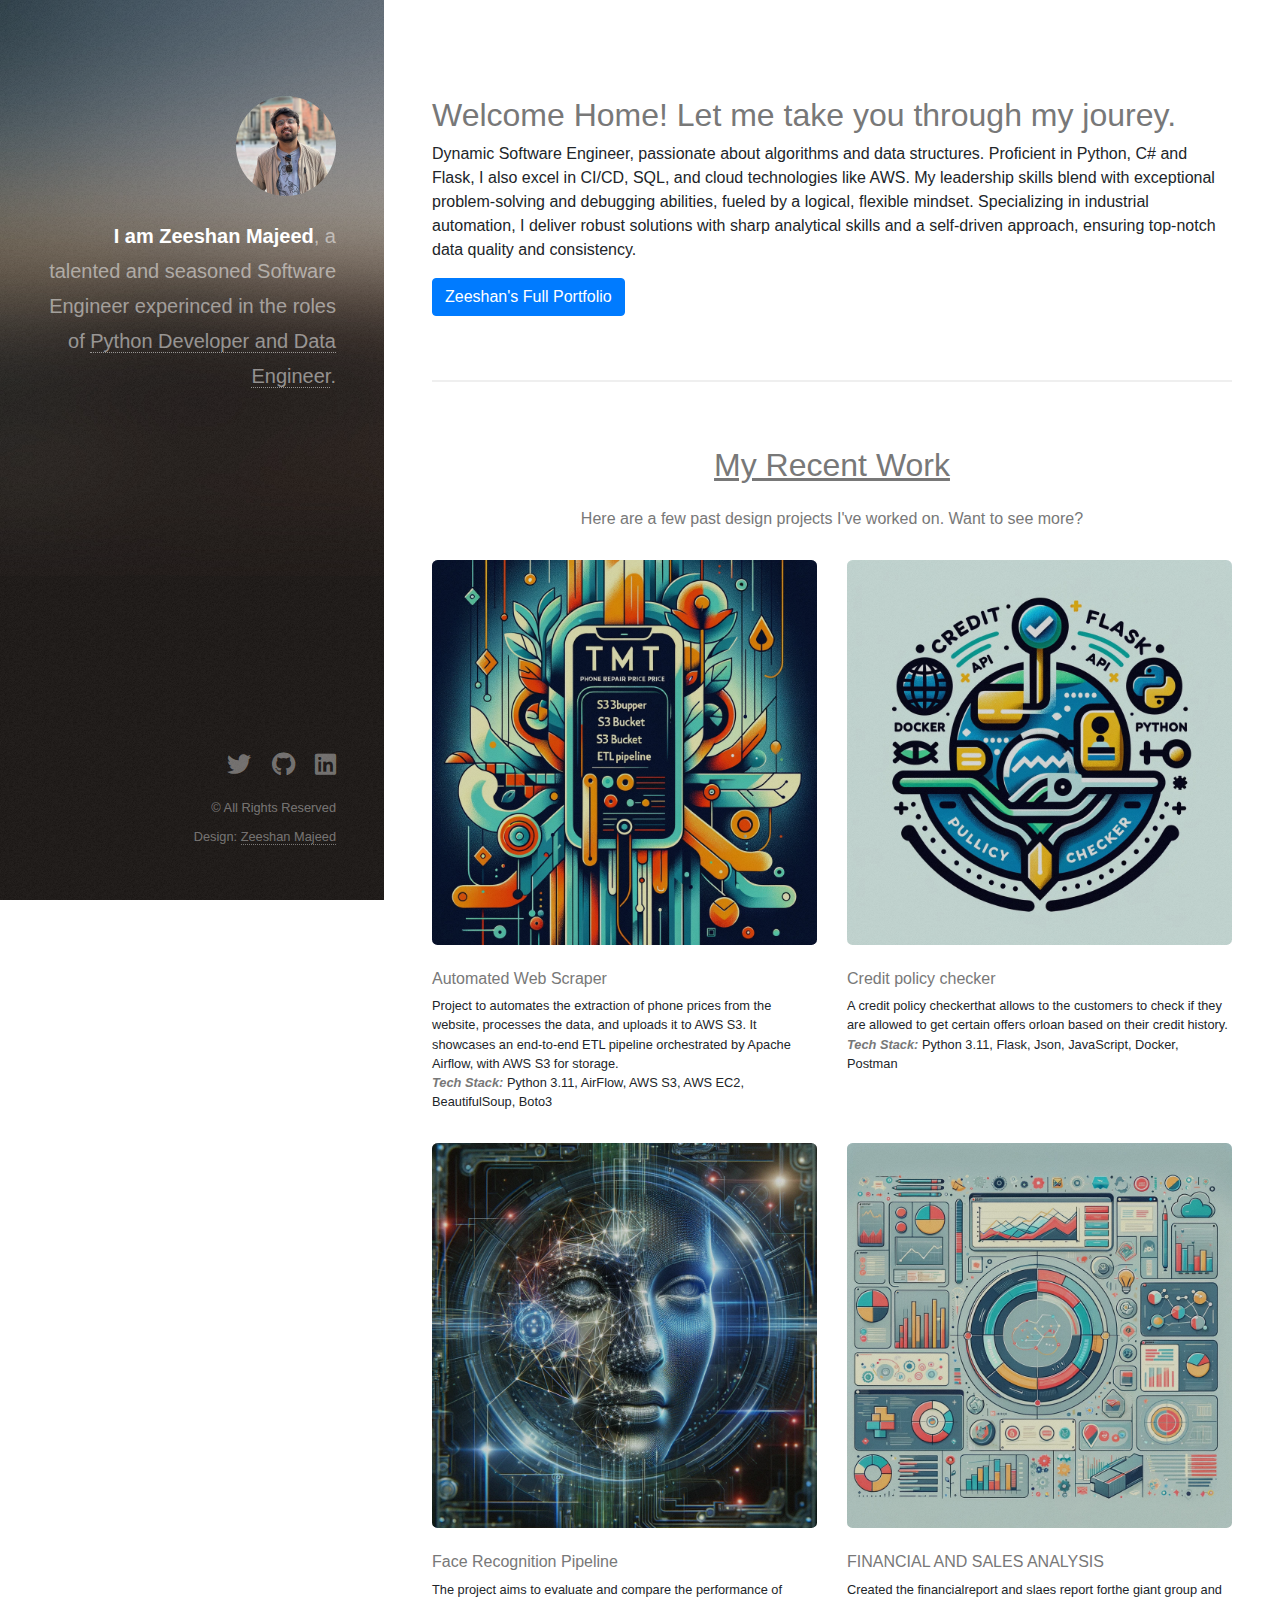
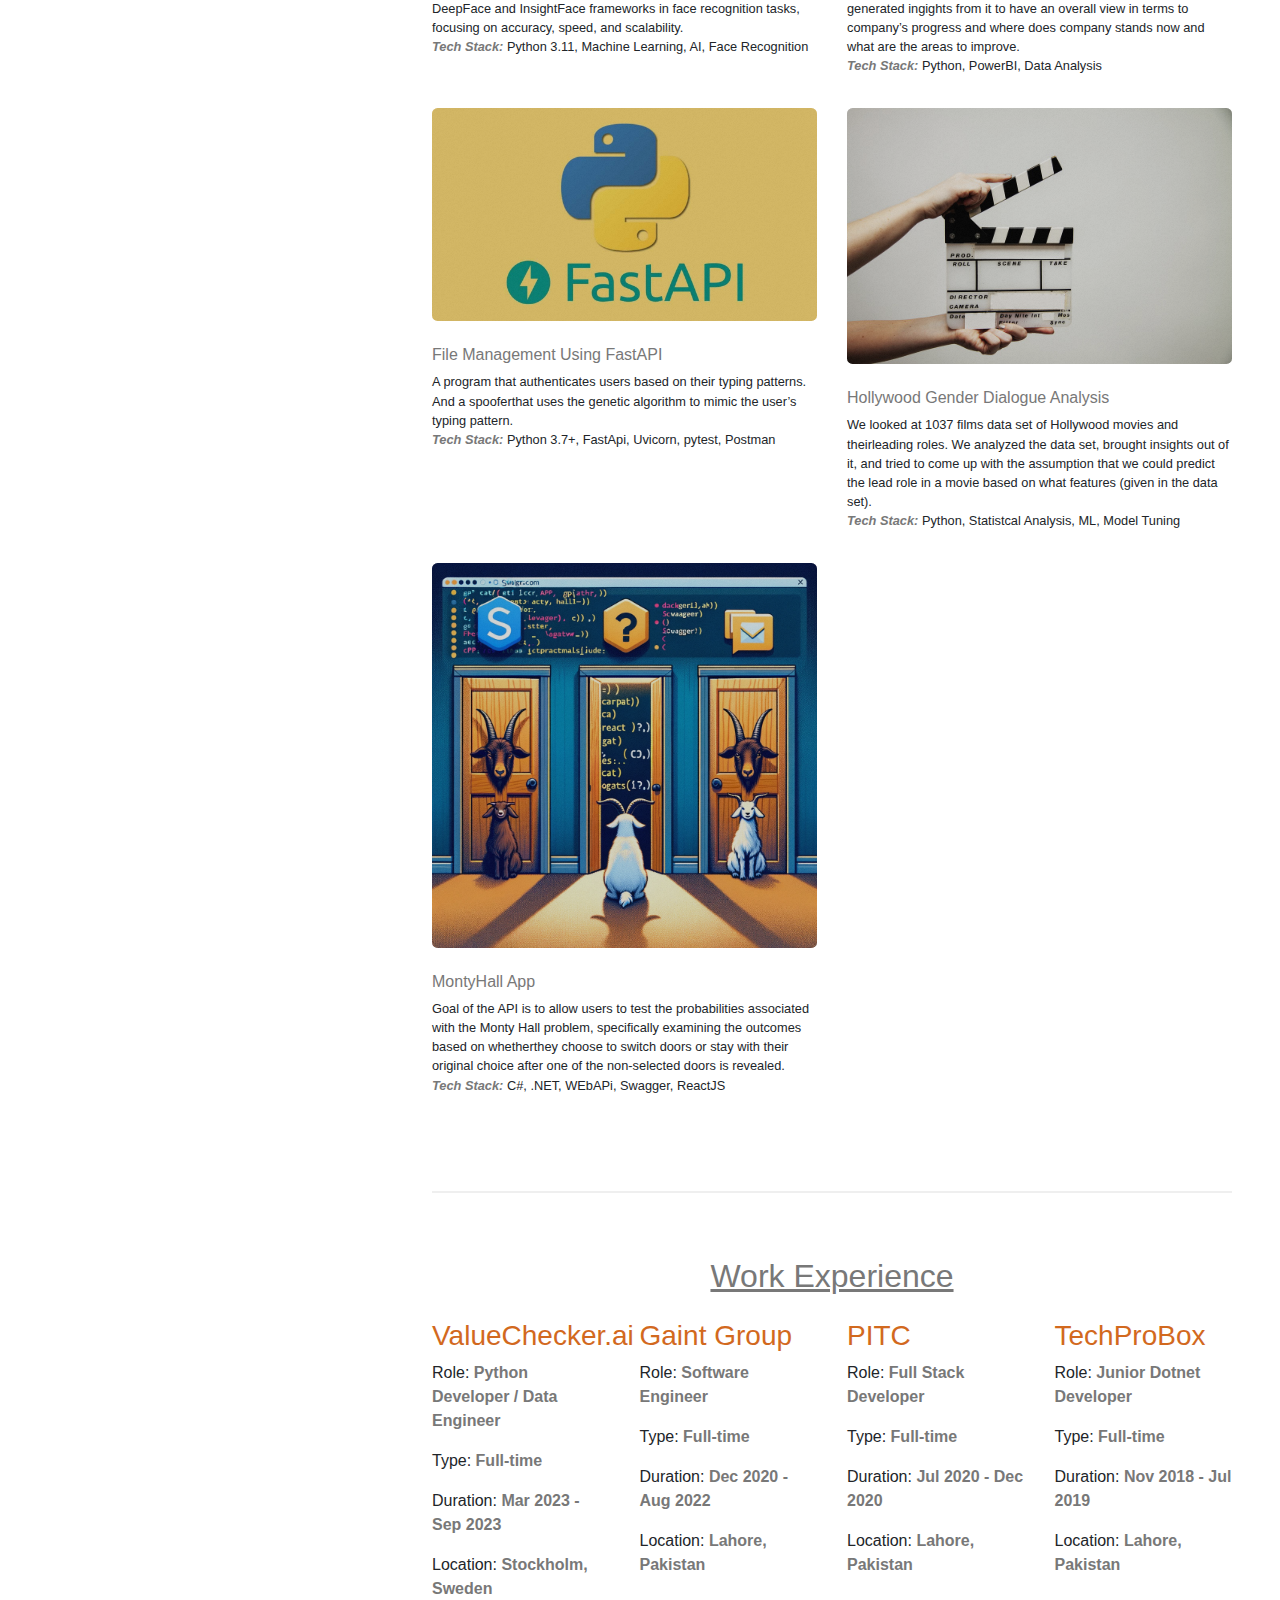
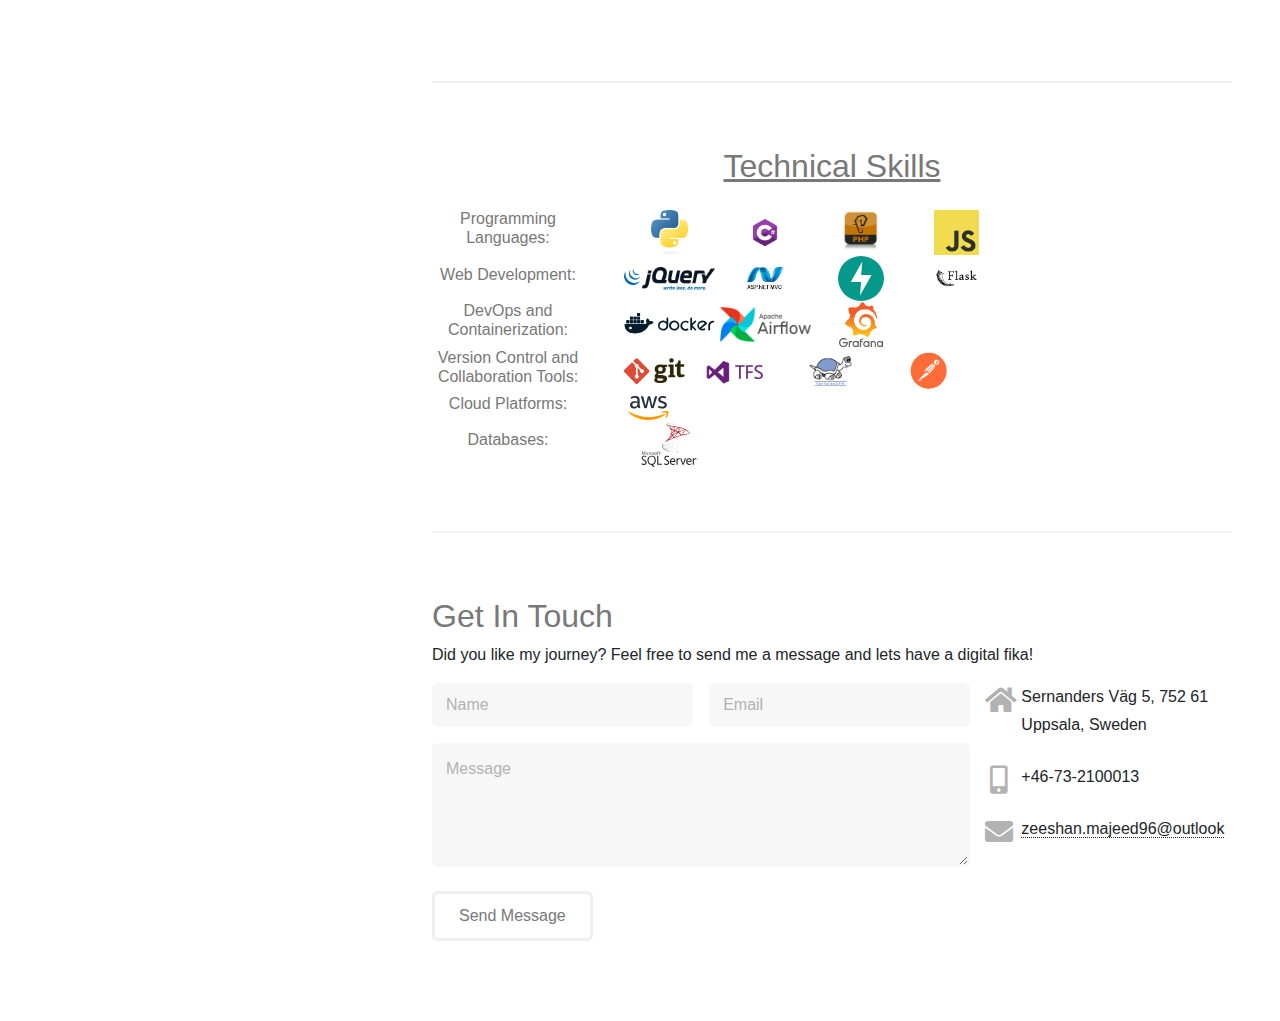
==== commit 93a4bd6d: "Updated Projects and minor details." ====
--- a/index.html
+++ b/index.html
@@ -13,7 +13,7 @@
 			<header id="header">
 				<div class="inner">
 					<a href="#" class="image avatar"><img src="images/avatar.jpg" alt="" /></a>
-					<h1><strong>I am Zeeshan Majeed</strong>, a super talented<br />
+					<h1><strong>I am Zeeshan Majeed</strong>, a talented<br />
 					and seasoned Software Engineer<br />
 					experinced in the roles of <a href="#">Python Developer and Data Engineer</a>.</h1>
 				</div>
@@ -60,59 +60,58 @@
 						<div class="row">
 							<article class="col-6 col-12-xsmall work-item">
 								<a href="https://github.com/ZeeshanM96/Airflow_ETL" class="image fit thumb"><img src="images/etl.webp" alt="" /></a>
-								<h3>ETL Pipeline with Apache Airflow</h3>
-								<p>The TMT Phone Repair Price Scraper and Airflow ETL project is designed to demonstrate the creation of an end-to-end data extraction, transformation, and loading (ETL) pipeline using various technologies. The goal of this project is to automate the scraping of Samsung phone repair prices from the TMT UK website, process the data, and upload it to an AWS S3 bucket. The pipeline is orchestrated using Apache Airflow, while AWS S3 serves as the storage backend.</p>
+								<h3>Automated Web Scraper</h3>
+								<p>Project to automates the extraction of phone prices from the website, processes the data, and uploads it to AWS
+									S3. It showcases an end-to-end ETL pipeline orchestrated by Apache Airflow, with AWS S3 for storage.</p>
+								<p><b><i>Tech Stack: </i></b> Python 3.11, AirFlow, AWS S3, AWS EC2, BeautifulSoup, Boto3</p>
 							</article>
 							<article class="col-6 col-12-xsmall work-item">
 								<a href="https://github.com/ZeeshanM96/AnyFin_Assignment" class="image fit thumb"><img src="images/CPC.webp" alt="" /></a>
 								<h3>Credit policy checker </h3>
-								<p>A web based application using Flask and dockerfile, that allow users to check if they can avail any credit policy based on their curent financial status.</p>
+								<p>A credit policy checkerthat allows to the customers to check if they are allowed to get certain offers orloan
+									based on their credit history.</p>
+									<p><b><i>Tech Stack: </i></b>Python 3.11, Flask, Json, JavaScript, Docker, Postman</p>
 							</article>
 							<article class="col-6 col-12-xsmall work-item">
 								<a href="https://github.com/ZeeshanM96/ProjectInDataScience" class="image fit thumb"><img src="images/facerecog.webp" alt="" /></a>
 								<h3>Face Recognition Pipeline</h3>
-								<p>We constructed face Recognition pipeline using Using InsightFace and DeepFace. Main steps involved were Face detection, Landmark detection, Face Alignment, Feature Extraction, face verification. We aldo performed same model analysis. Models used were already trained models.</p>
-							</article>
-							<article class="col-6 col-12-xsmall work-item">
-								<a href="https://github.com/ZeeshanM96/Documentreader" class="image fit thumb"><img src="images/ocr.jpeg" alt="" /></a>
-								<h3>Text Extractor</h3>
-								<p>Text Extractor application readers the text from an image using opencv and google-cloud-vision. This project aims to extract text from various types of documents and images using Optical Character Recognition (OCR).</p>
+								<p>The project aims to evaluate and compare the performance of DeepFace and InsightFace frameworks in face
+									recognition tasks, focusing on accuracy, speed, and scalability.</p>
+									<p><b><i>Tech Stack: </i></b>Python 3.11, Machine Learning, AI, Face Recognition</p>
 							</article>
 							<article class="col-6 col-12-xsmall work-item">
 								<a href="https://github.com/ZeeshanM96/PowerBI-Dashboards" class="image fit thumb"><img src="images/DataAnalysis.webp" alt="" /></a>
-								<h3>PowerBI-Dashboards</h3>
-								<p>Designed financial and sales Analysis for Giant Group and TechProBox. Did Annual Sales and Financial Anakysis Report and Profit and Loss Report for Giant Group.Also designed Sales Analysis for TechProBox. </p>
-							</article>		
+								<h3>FINANCIAL AND SALES ANALYSIS</h3>
+								<p>Created the financialreport and slaes report forthe giant group and generated ingights from it to have an overall
+									view in terms to company’s progress and where does company stands now and what are the areas to improve.</p>	
+									<p><b><i>Tech Stack: </i></b>Python, PowerBI, Data Analysis</p>				
+								</article>		
+								
+
+							<article class="col-6 col-12-xsmall work-item">
+								<a href="https://github.com/ZeeshanM96/kambi_assignment" class="image fit thumb"><img src="images/Fastpi.jpg" alt="" /></a>
+								<h3>File Management Using FastAPI</h3>
+								<p>A program that authenticates users based on their typing patterns. And a spooferthat uses the genetic algorithm
+									to mimic the user’s typing pattern.</p>
+									<p><b><i>Tech Stack: </i></b>Python 3.7+, FastApi, Uvicorn, pytest, Postman</p>
+							</article>
+							<article class="col-6 col-12-xsmall work-item">
+								<a href="https://github.com/ZeeshanM96/DataAnalysisUsingMLAlgos" class="image fit thumb"><img src="images/filmmakers.jpg" alt="" /></a>
+								<h3>Hollywood Gender Dialogue Analysis</h3>
+								<p>We looked at 1037 films data set of Hollywood movies and theirleading roles. We analyzed the data set, brought
+									insights out of it, and tried to come up with the assumption that we could predict the lead role in a movie based on
+									what features (given in the data set).</p>
+									<p><b><i>Tech Stack: </i></b> Python, Statistcal Analysis, ML, Model Tuning</p>
+							</article>
 							<article class="col-6 col-12-xsmall work-item">
 								<a href="https://github.com/ZeeshanM96/MontyHallApp" class="image fit thumb"><img src="images/montyhall.gif" alt="" /></a>
 								<h3>MontyHall App</h3>
-								<p>This project combines C# for the backend and ReactJs for the frontend to create a Monty Hall simulation. The Monty Hall problem is a probability puzzle where a contestant selects one of three doors, one hiding a car and the others concealing goats. The API's purpose is to enable users to experiment with the Monty Hall problem's probabilities, emphasizing the outcomes based on switching doors or maintaining the original selection. This project employs .NET for the backend and integrates Swagger for API testing and documentation.</p>
-							</article>
-							<article class="col-6 col-12-xsmall work-item">
-								<a href="https://github.com/ZeeshanM96/RealTimeFaceRecognition" class="image fit thumb"><img src="images/rtfd.jpg" alt="" /></a>
-								<h3>Real Time Face Recognition</h3>
-								<p>This project involves real-time face detection and recognition through webcam video feed. It utilizes Python, OpenCV for video capture and visualization, the Google Cloud Vision API for face detection, and the face_recognition library for face recognition. The Python-based system captures webcam footage, applies face detection to locate faces in the video, and utilizes face_recognition to recognize and compare faces through their encodings..</p>
-							</article>
-							<article class="col-6 col-12-xsmall work-item">
-								<a href="https://github.com/ZeeshanM96/DataAnalysisUsingMLAlgos" class="image fit thumb"><img src="images/filmmakers.jpg" alt="" /></a>
-								<h3>Hollywood Gender Dialogue Analysis</h3>
-								<p>In this project, we examined a dataset containing information about 1037 Hollywood movies and their lead roles. Our objective was to predict the lead role in a movie based on various features provided in the dataset, such as revenue, year, and the number of dialogues. We initially analyzed the data to gain insights and formulated assumptions for prediction. Subsequently, we implemented Logistic Regression and Random Forest models to validate our assumptions. We also introduced a naive classifier for comparison. Through Cross Validation, we assessed the accuracy of our models and identified one that yielded more precise predictions. This chosen model will be applied to a test dataset to evaluate its performance.</p>
-							</article>
-							<article class="col-6 col-12-xsmall work-item">
-								<a href="https://github.com/ZeeshanM96/CryptoDataAnalysis" class="image fit thumb"><img src="images/cda.jpg" alt="" /></a>
-								<h3>Crypto Data Analysis</h3>
-								<p>This crypo data analysis involves analyzing cryptocurrency historical price and volume data. The data is prepared by converting date columns and splitting it into training and testing sets. Two methods are used: the ARIMA model for forecasting and linear regression for predicting BTC prices based on volume, with performance evaluated using accuracy metrics.</p>
-							</article>
-							<article class="col-6 col-12-xsmall work-item">
-								<a href="https://github.com/ZeeshanM96/DatabaseProject" class="image fit thumb"><img src="images/dbt.webp" alt="" /></a>
-								<h3>Database Design</h3>
-								<p>The Database Design project is a comprehensive project where students design and implement a relational database system for AltOnline AB, a Swedish online sales company. The project involves interpreting complex customer specifications, conceptual modeling using ER diagrams, creating and managing a database in an RDBMS, and developing applications for data access and modification. A key aspect of the project is to design the online store's user interface with a hierarchical structure for easy navigation, aiming to provide a practical learning experience in both technical and customer-oriented aspects of database design.</p>
-							</article>
-							<article class="col-6 col-12-xsmall work-item">
-								<a href="https://github.com/ZeeshanM96/kambi_assignment" class="image fit thumb"><img src="images/Fastpi.jpg" alt="" /></a>
-								<h3>File Management Using FastAPI</h3>
-								<p>This is a FastAPI-based web application that offers RESTful endpoints for managing files in a designated folder asynchronously. It provides various features, including listing files, specifying the number of files to list, filtering files by name prefix, ordering files by size in ascending order, and filtering files by file type (extension). To run the application, ensure you have Python 3.7 or higher installed, along with the FastAPI and Uvicorn libraries.</p>
-							</article>
+								<p>Goal of the API is to allow users to test the probabilities associated with the Monty Hall problem, specifically
+									examining the outcomes based on whetherthey choose to switch doors or stay with their original choice after
+									one of the non-selected doors is revealed.</p>
+									<p><b><i>Tech Stack: </i></b> C#, .NET, WEbAPi, Swagger, ReactJS</p>
+							</article>
+
 						</div>
 					</section>
 
@@ -289,7 +288,7 @@
 									</li>
 									<li>
 										<h3 class="icon solid fa-envelope"><span class="label">Email</span></h3>
-										<a href="#">zeeshan.majeed96@outlook.com</a>
+										<a href="#">zeeshan.majeed96@outlook</a>
 									</li>
 								</ul>
 							</div>
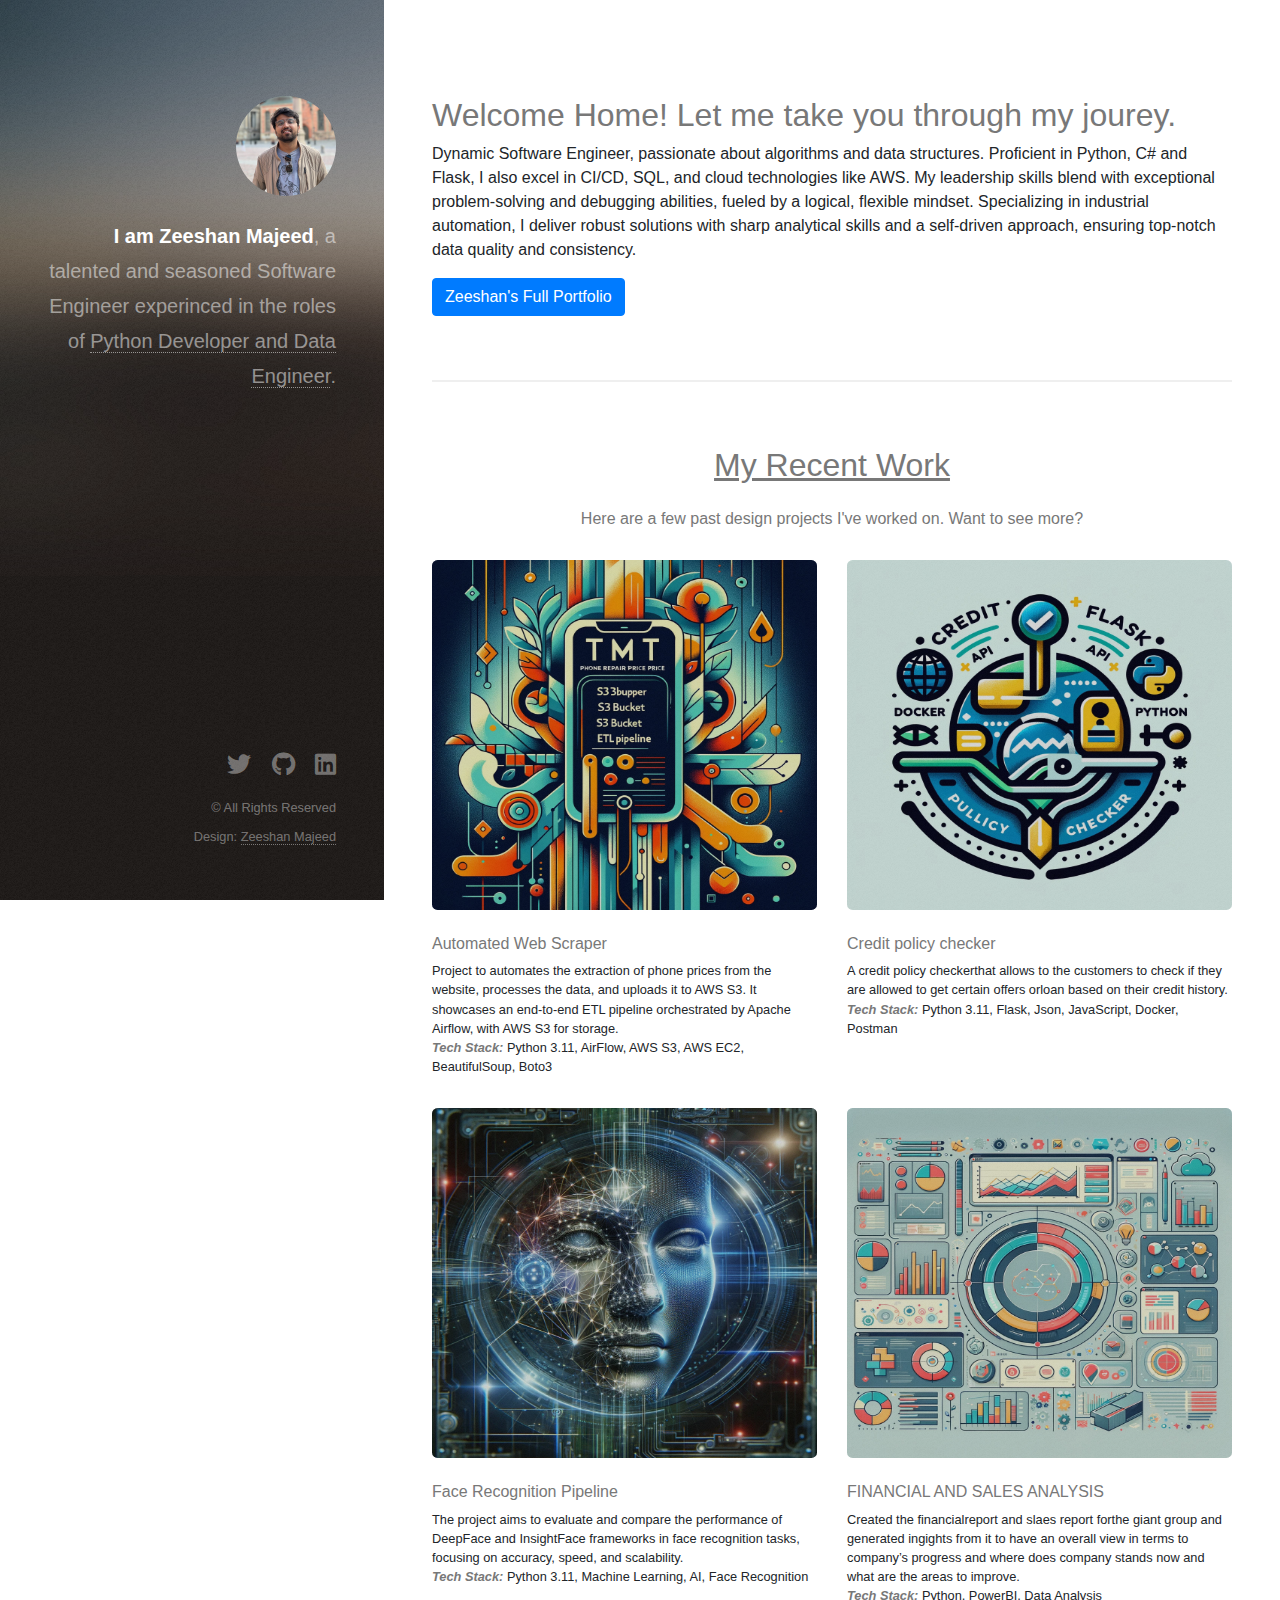
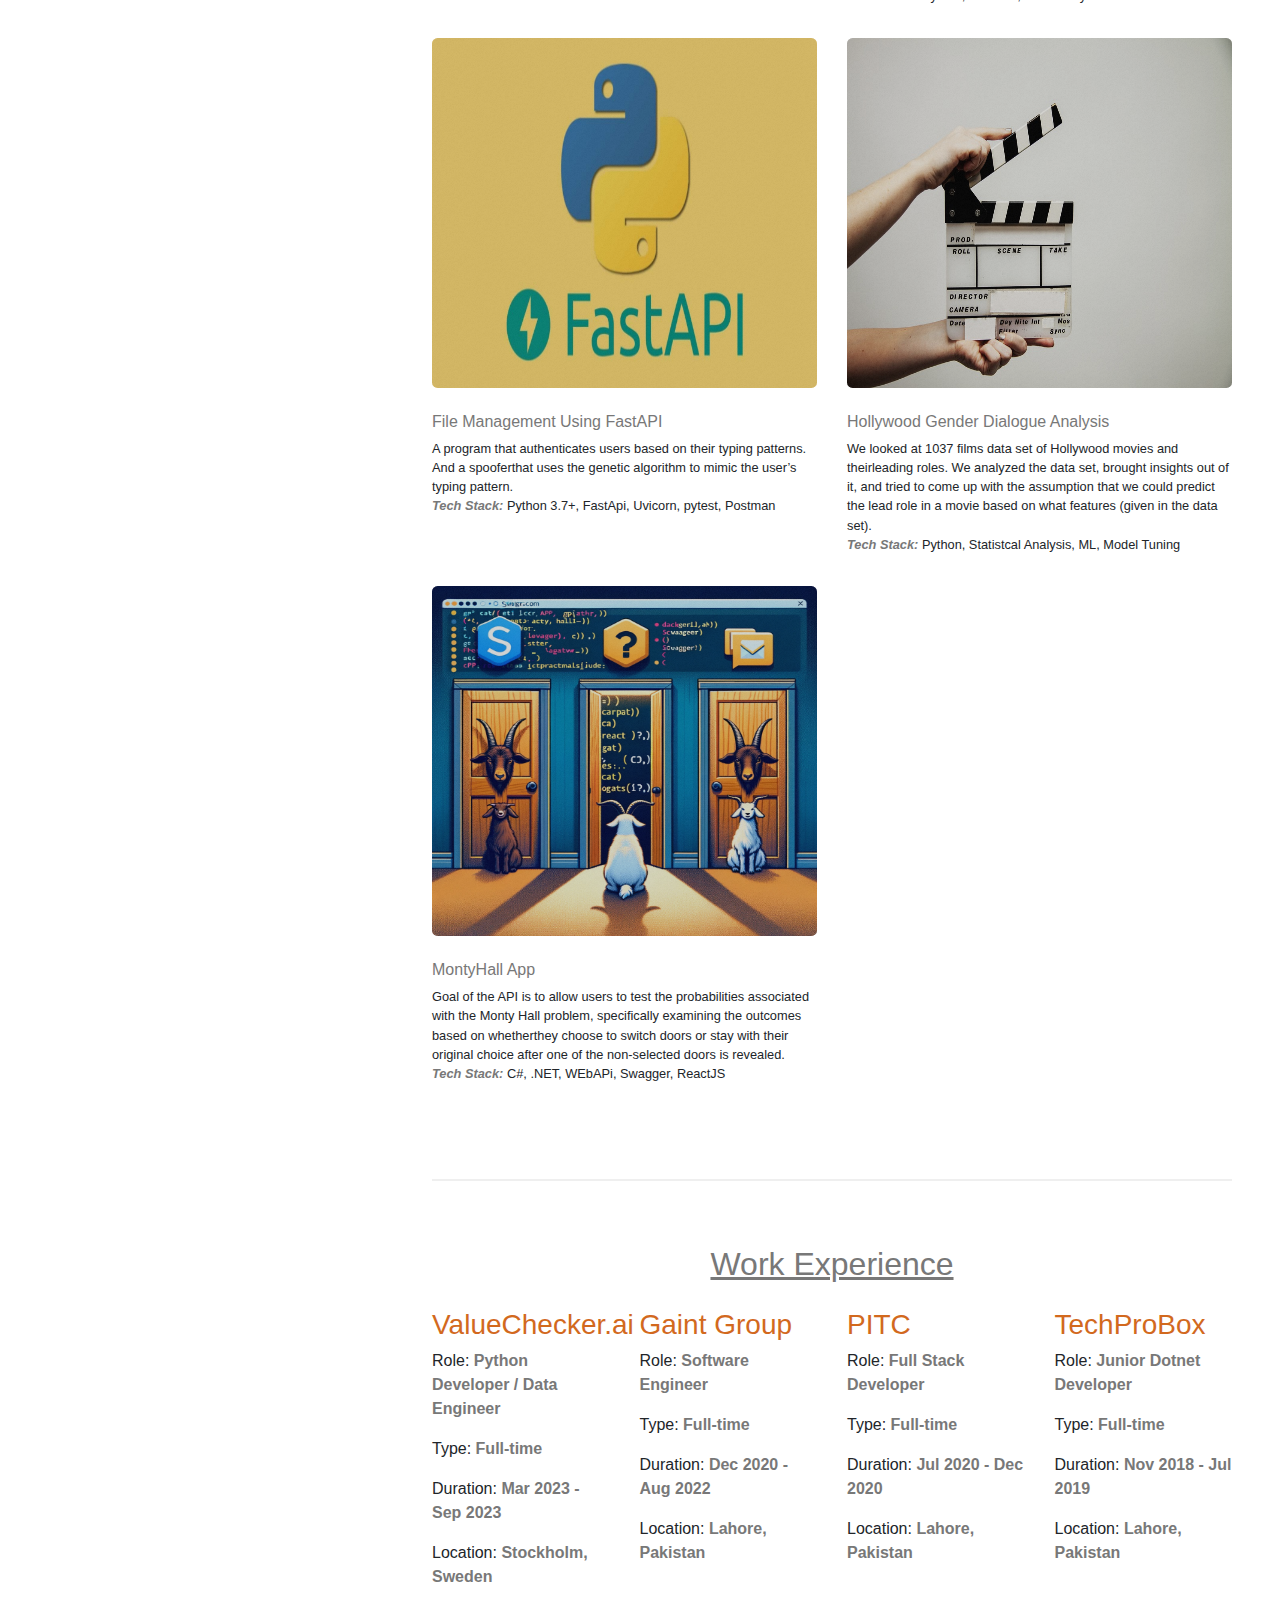
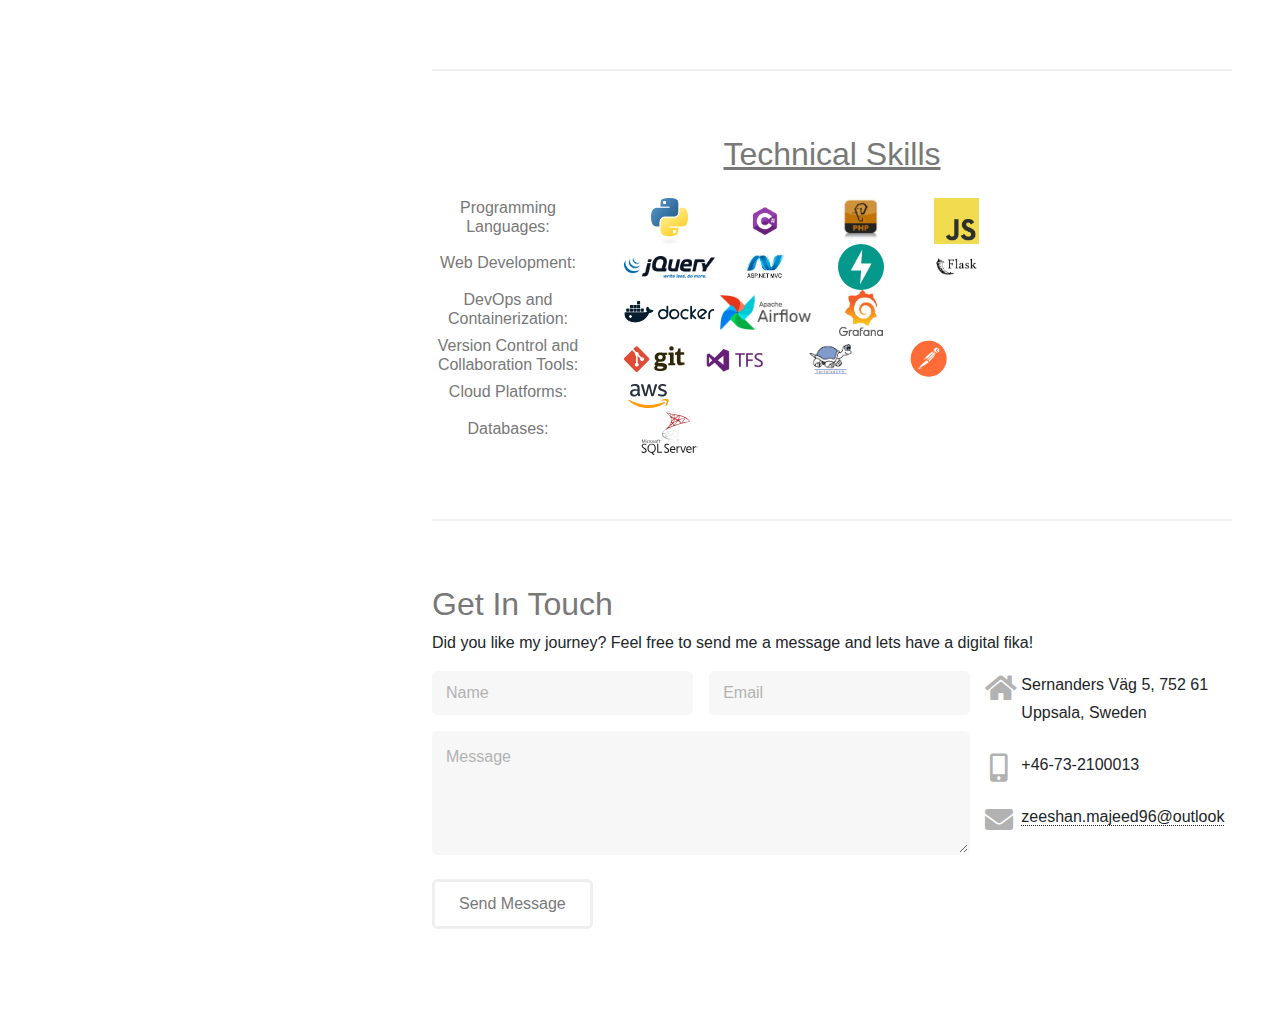
==== commit bf88ede2: "Updated Projects and minor details." ====
--- a/index.html
+++ b/index.html
@@ -59,28 +59,30 @@
 						<h6 style="text-align: center;">Here are a few past design projects I've worked on. Want to see more?</h6><br />
 						<div class="row">
 							<article class="col-6 col-12-xsmall work-item">
-								<a href="https://github.com/ZeeshanM96/Airflow_ETL" class="image fit thumb"><img src="images/etl.webp" alt="" /></a>
+								<a href="https://github.com/ZeeshanM96/Airflow_ETL" class="image fit thumb">
+									<img src="images/etl.webp" style="height:350px" /></a>
 								<h3>Automated Web Scraper</h3>
 								<p>Project to automates the extraction of phone prices from the website, processes the data, and uploads it to AWS
 									S3. It showcases an end-to-end ETL pipeline orchestrated by Apache Airflow, with AWS S3 for storage.</p>
 								<p><b><i>Tech Stack: </i></b> Python 3.11, AirFlow, AWS S3, AWS EC2, BeautifulSoup, Boto3</p>
 							</article>
 							<article class="col-6 col-12-xsmall work-item">
-								<a href="https://github.com/ZeeshanM96/AnyFin_Assignment" class="image fit thumb"><img src="images/CPC.webp" alt="" /></a>
+								<a href="https://github.com/ZeeshanM96/AnyFin_Assignment" class="image fit thumb"><img src="images/CPC.webp" style="height:350px" alt="" /></a>
 								<h3>Credit policy checker </h3>
 								<p>A credit policy checkerthat allows to the customers to check if they are allowed to get certain offers orloan
 									based on their credit history.</p>
 									<p><b><i>Tech Stack: </i></b>Python 3.11, Flask, Json, JavaScript, Docker, Postman</p>
 							</article>
 							<article class="col-6 col-12-xsmall work-item">
-								<a href="https://github.com/ZeeshanM96/ProjectInDataScience" class="image fit thumb"><img src="images/facerecog.webp" alt="" /></a>
+								<a href="https://github.com/ZeeshanM96/ProjectInDataScience" class="image fit thumb">
+									<img src="images/facerecog.webp" alt="" style="height:350px" /></a>
 								<h3>Face Recognition Pipeline</h3>
 								<p>The project aims to evaluate and compare the performance of DeepFace and InsightFace frameworks in face
 									recognition tasks, focusing on accuracy, speed, and scalability.</p>
 									<p><b><i>Tech Stack: </i></b>Python 3.11, Machine Learning, AI, Face Recognition</p>
 							</article>
 							<article class="col-6 col-12-xsmall work-item">
-								<a href="https://github.com/ZeeshanM96/PowerBI-Dashboards" class="image fit thumb"><img src="images/DataAnalysis.webp" alt="" /></a>
+								<a href="https://github.com/ZeeshanM96/PowerBI-Dashboards" class="image fit thumb"><img src="images/DataAnalysis.webp" style="height:350px" alt="" /></a>
 								<h3>FINANCIAL AND SALES ANALYSIS</h3>
 								<p>Created the financialreport and slaes report forthe giant group and generated ingights from it to have an overall
 									view in terms to company’s progress and where does company stands now and what are the areas to improve.</p>	
@@ -89,14 +91,14 @@
 								
 
 							<article class="col-6 col-12-xsmall work-item">
-								<a href="https://github.com/ZeeshanM96/kambi_assignment" class="image fit thumb"><img src="images/Fastpi.jpg" alt="" /></a>
+								<a href="https://github.com/ZeeshanM96/kambi_assignment" class="image fit thumb"><img src="images/Fastpi.jpg" style="height:350px" alt="" /></a>
 								<h3>File Management Using FastAPI</h3>
 								<p>A program that authenticates users based on their typing patterns. And a spooferthat uses the genetic algorithm
 									to mimic the user’s typing pattern.</p>
 									<p><b><i>Tech Stack: </i></b>Python 3.7+, FastApi, Uvicorn, pytest, Postman</p>
 							</article>
 							<article class="col-6 col-12-xsmall work-item">
-								<a href="https://github.com/ZeeshanM96/DataAnalysisUsingMLAlgos" class="image fit thumb"><img src="images/filmmakers.jpg" alt="" /></a>
+								<a href="https://github.com/ZeeshanM96/DataAnalysisUsingMLAlgos" class="image fit thumb"><img src="images/filmmakers.jpg" style="height:350px" alt="" /></a>
 								<h3>Hollywood Gender Dialogue Analysis</h3>
 								<p>We looked at 1037 films data set of Hollywood movies and theirleading roles. We analyzed the data set, brought
 									insights out of it, and tried to come up with the assumption that we could predict the lead role in a movie based on
@@ -104,7 +106,7 @@
 									<p><b><i>Tech Stack: </i></b> Python, Statistcal Analysis, ML, Model Tuning</p>
 							</article>
 							<article class="col-6 col-12-xsmall work-item">
-								<a href="https://github.com/ZeeshanM96/MontyHallApp" class="image fit thumb"><img src="images/montyhall.gif" alt="" /></a>
+								<a href="https://github.com/ZeeshanM96/MontyHallApp" class="image fit thumb"><img src="images/montyhall.gif" style="height:350px" alt="" /></a>
 								<h3>MontyHall App</h3>
 								<p>Goal of the API is to allow users to test the probabilities associated with the Monty Hall problem, specifically
 									examining the outcomes based on whetherthey choose to switch doors or stay with their original choice after
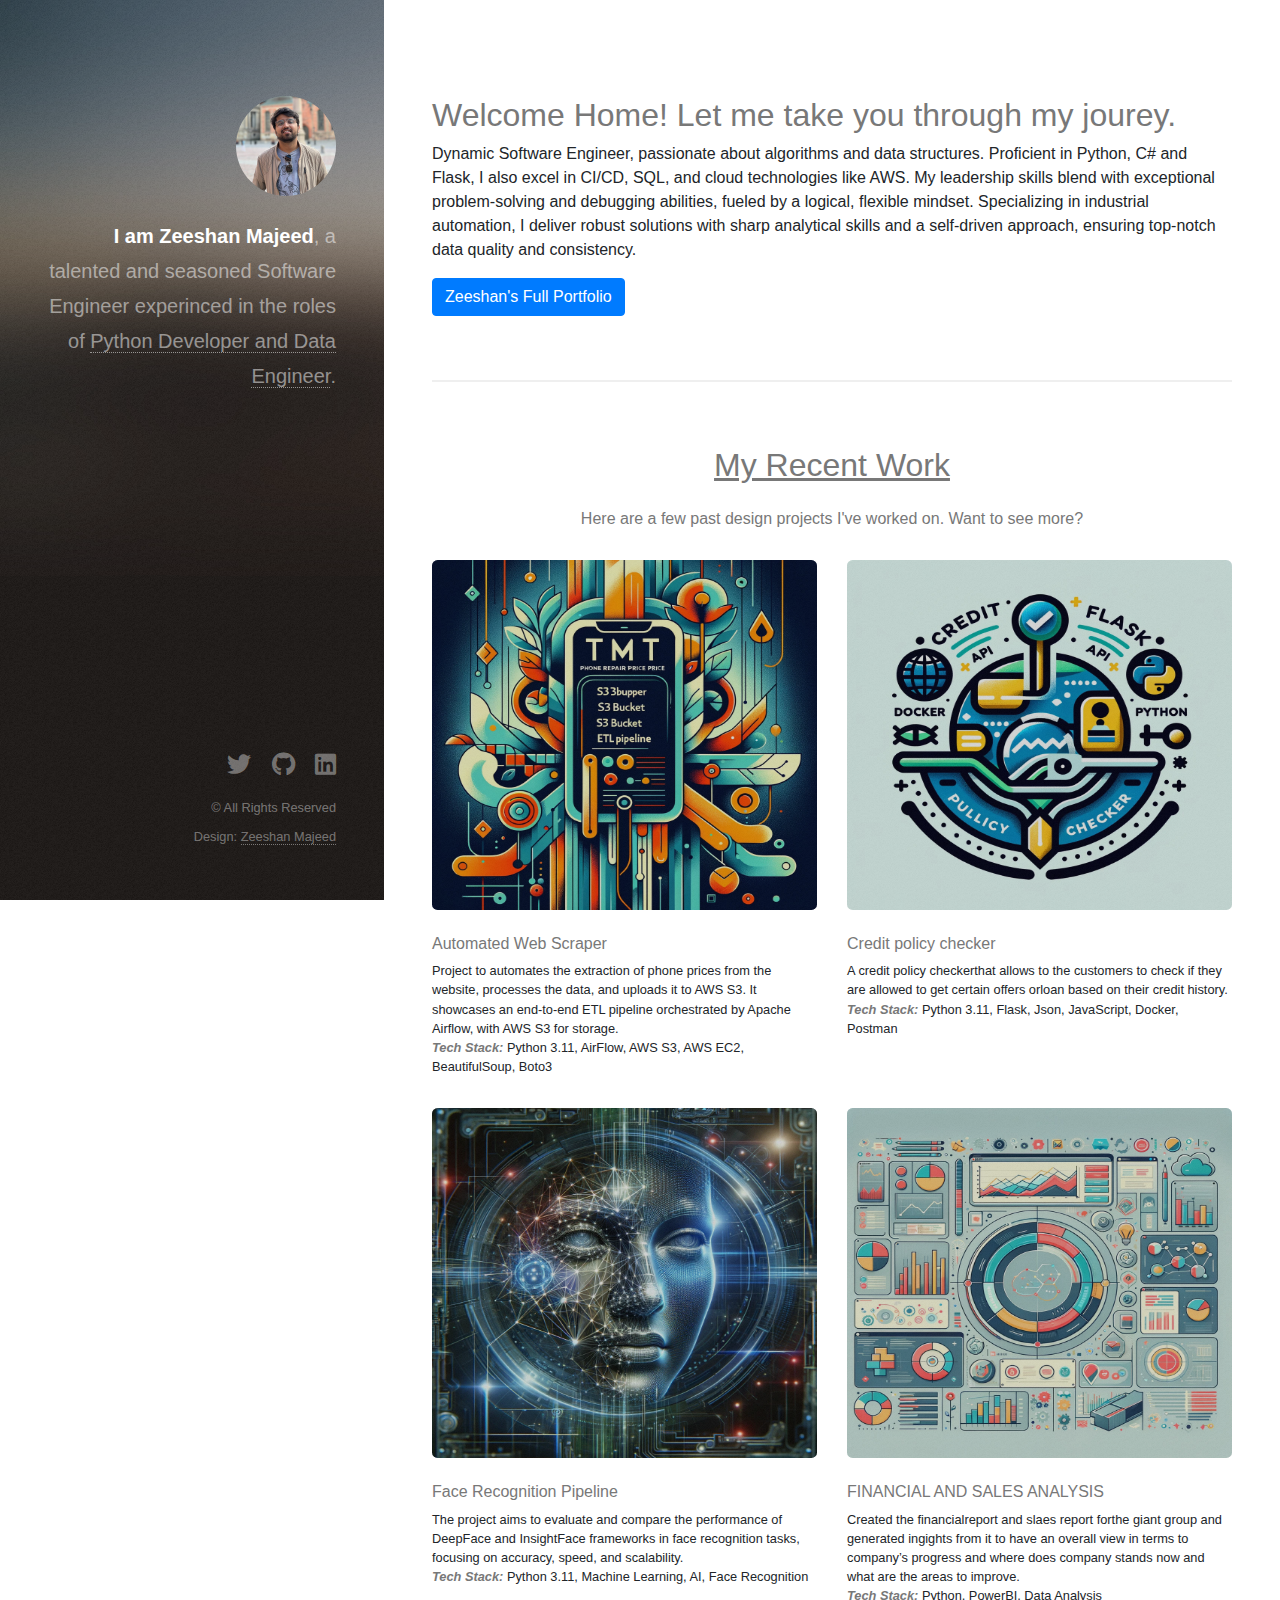
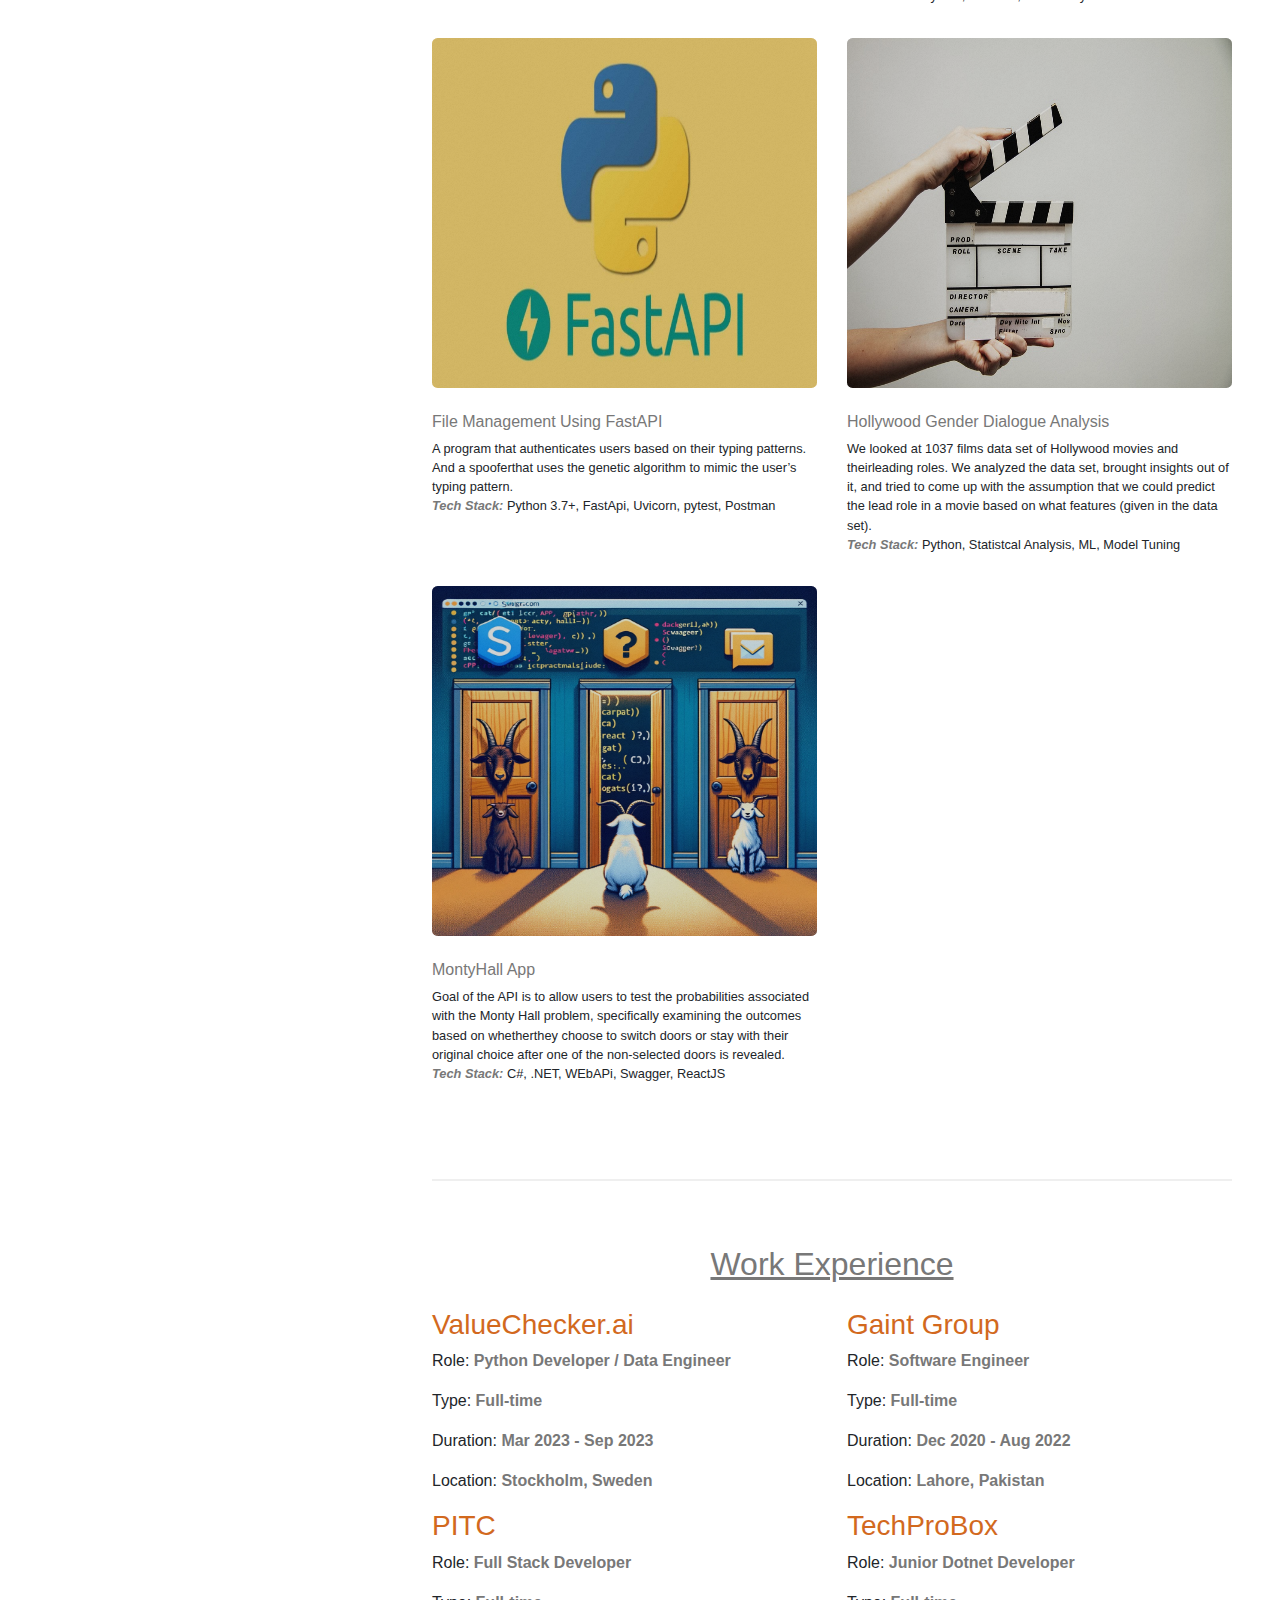
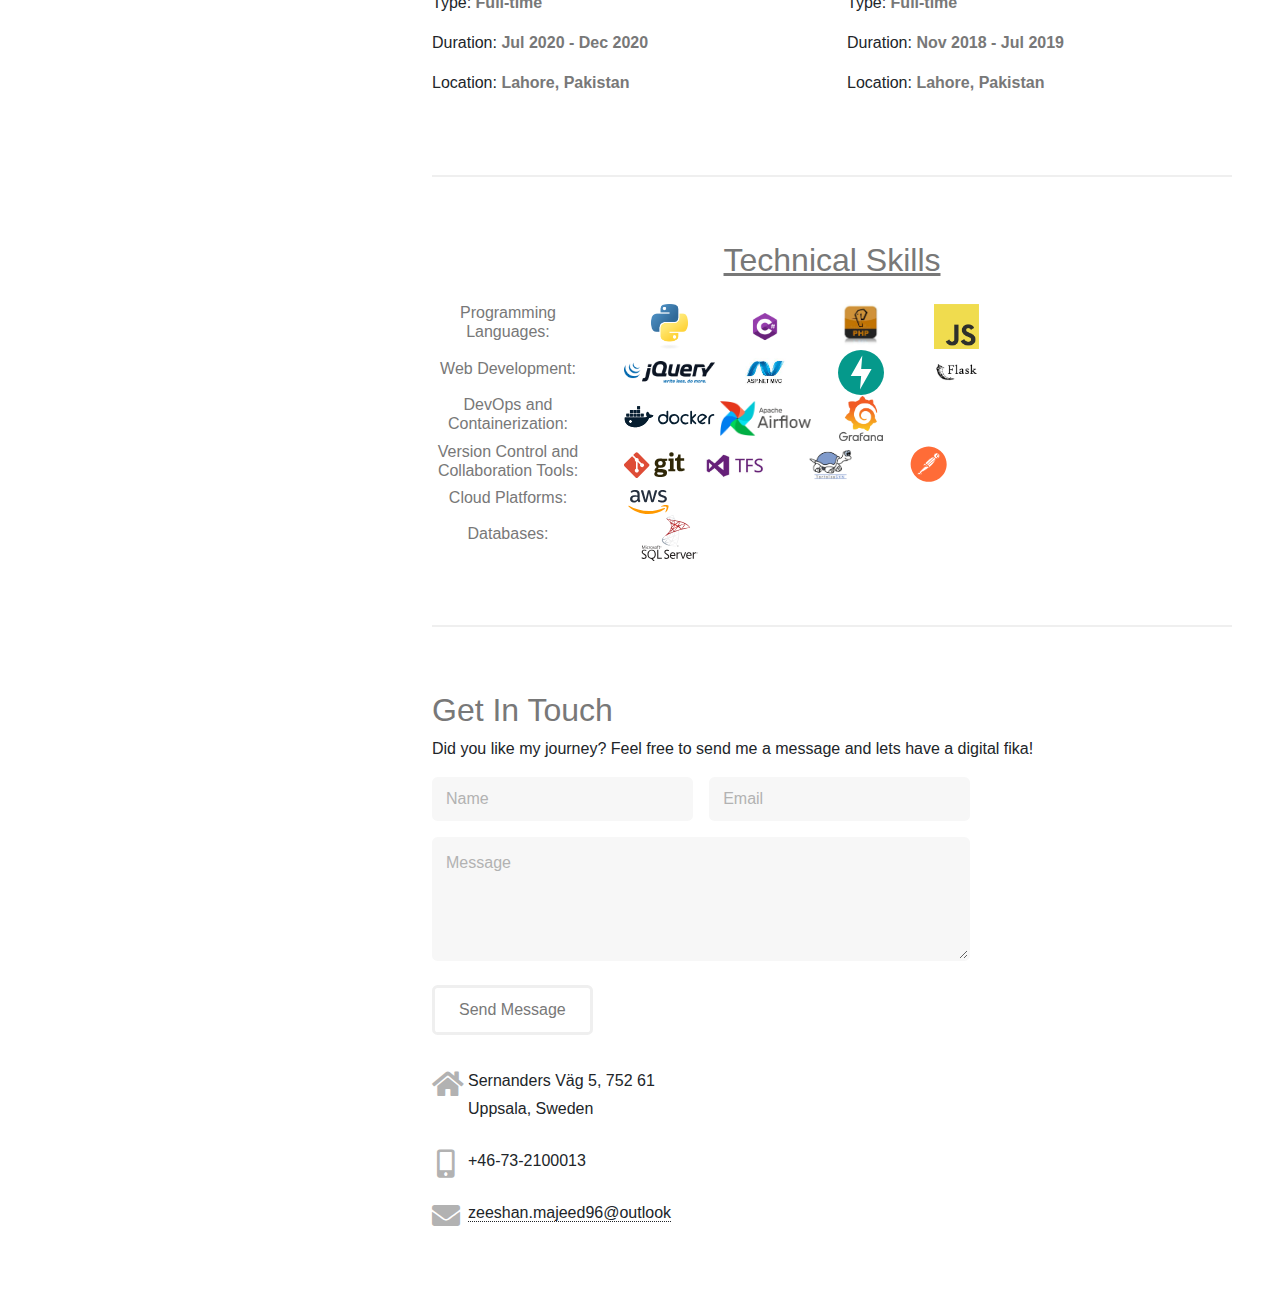
==== commit 0405b74f: "Updated Projects and minor details." ====
--- a/index.html
+++ b/index.html
@@ -122,28 +122,30 @@
 						<div class="experience-section">
 							<h2 class="text-center mb-4"><u>Work Experience</u></h2>
 							<div class="row experience">
-								<div class="col-md-3">
+								<div class="col-md-6">
 									<h3 style="color: chocolate;">ValueChecker.ai</h3>
 									<p>Role: <strong>Python Developer / Data Engineer</strong></p>
 									<p>Type: <strong>Full-time</strong></p>
 									<p>Duration: <strong>Mar 2023 - Sep 2023</strong></p>
 									<p>Location: <strong>Stockholm, Sweden</strong></p>
 								</div>
-								<div class="col-md-3">
+								<div class="col-md-6">
 									<h3 style="color: chocolate;">Gaint Group</h3>
 									<p>Role: <strong>Software Engineer</strong></p>
 									<p>Type: <strong>Full-time</strong></p>
 									<p>Duration: <strong>Dec 2020 - Aug 2022</strong></p>
 									<p>Location: <strong>Lahore, Pakistan</strong></p>
 								</div>
-								<div class="col-md-3">
+							</div>
+							<div class="row experience">
+								<div class="col-md-6">
 									<h3 style="color: chocolate;">PITC</h3>
 									<p>Role: <strong>Full Stack Developer</strong></p>
 									<p>Type: <strong>Full-time</strong></p>
 									<p>Duration: <strong>Jul 2020 - Dec 2020</strong></p>
 									<p>Location: <strong>Lahore, Pakistan</strong></p>
 								</div>
-								<div class="col-md-3">
+								<div class="col-md-6">
 									<h3 style="color: chocolate;">TechProBox</h3>
 									<p>Role: <strong>Junior Dotnet Developer</strong></p>
 									<p>Type: <strong>Full-time</strong></p>
@@ -277,7 +279,9 @@
 								</form>
 									<div id="alertPlaceholder"></div>
 							</div>
-							<div class="col-4 col-12-small">
+						</div>
+						<div class="row">
+							<div class="col-12 col-12-small">
 								<ul class="labeled-icons">
 									<li>
 										<h3 class="icon solid fa-home"><span class="label">Address</span></h3>
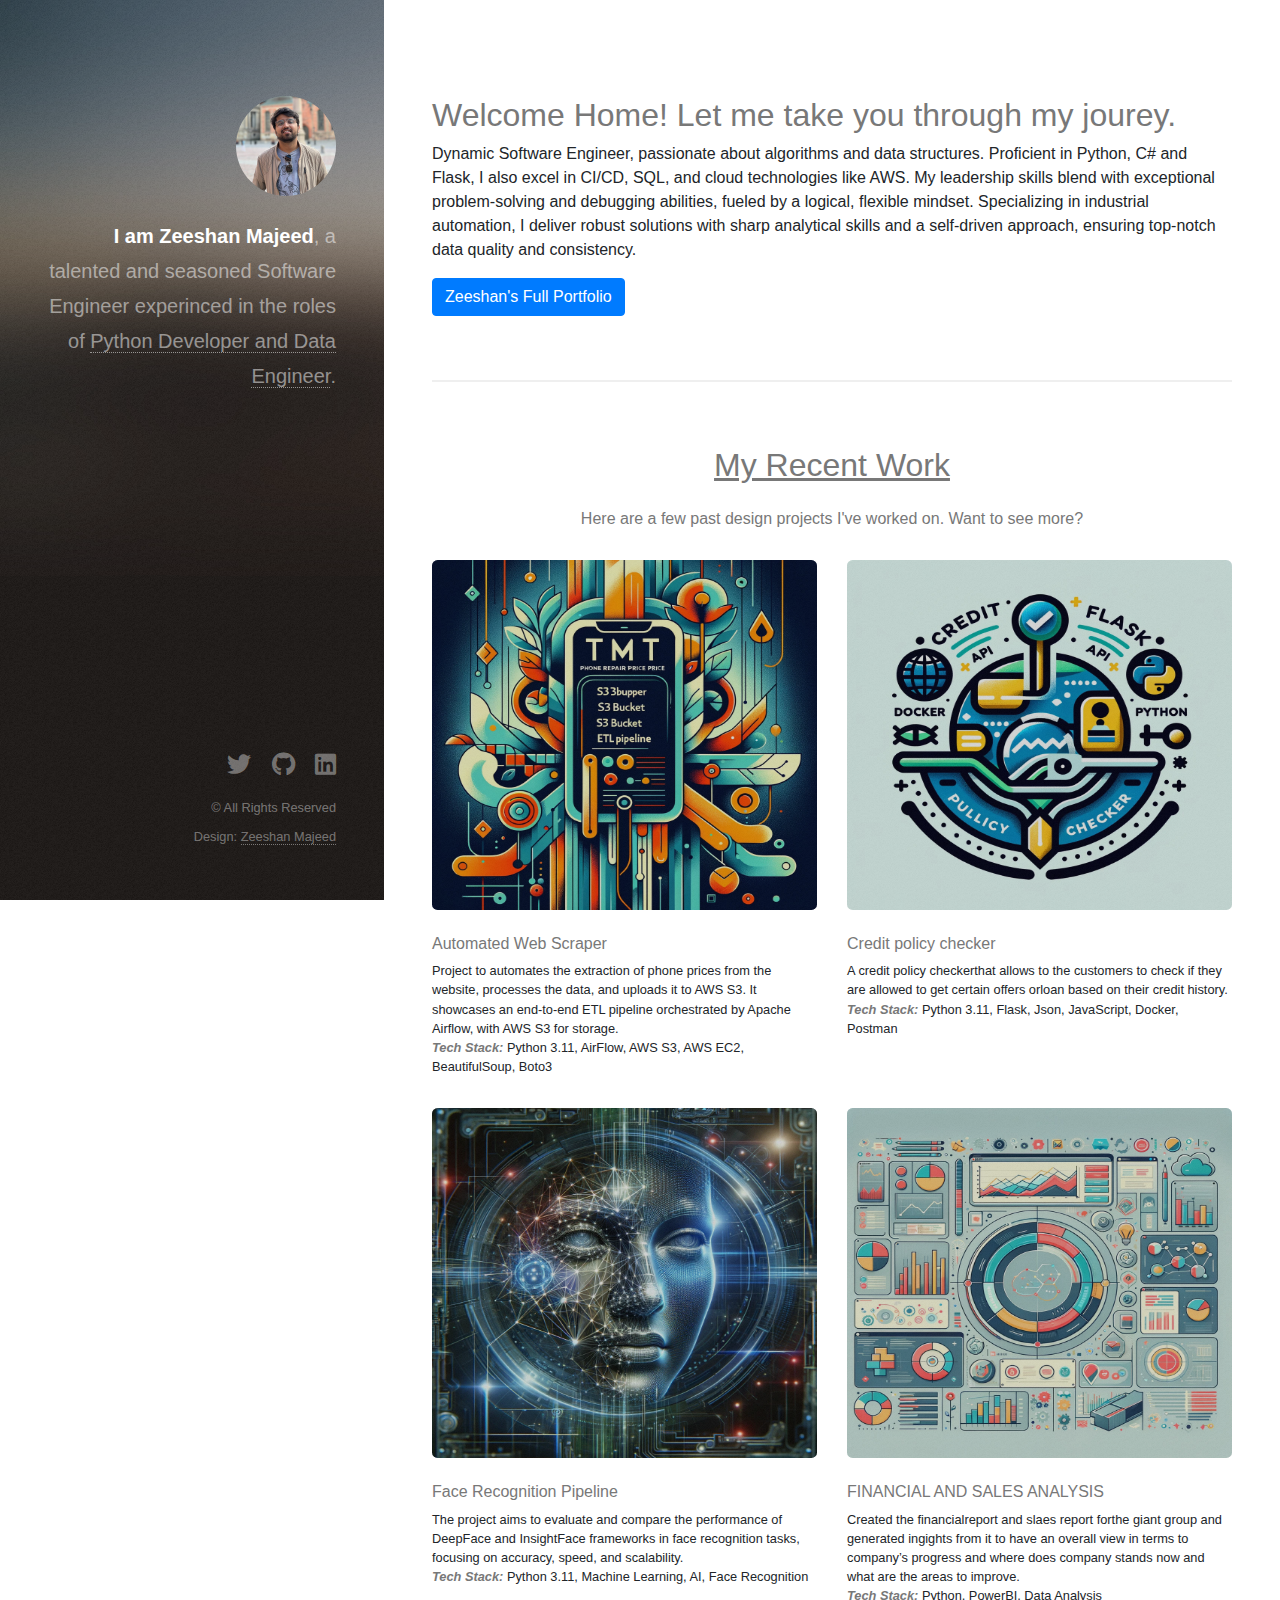
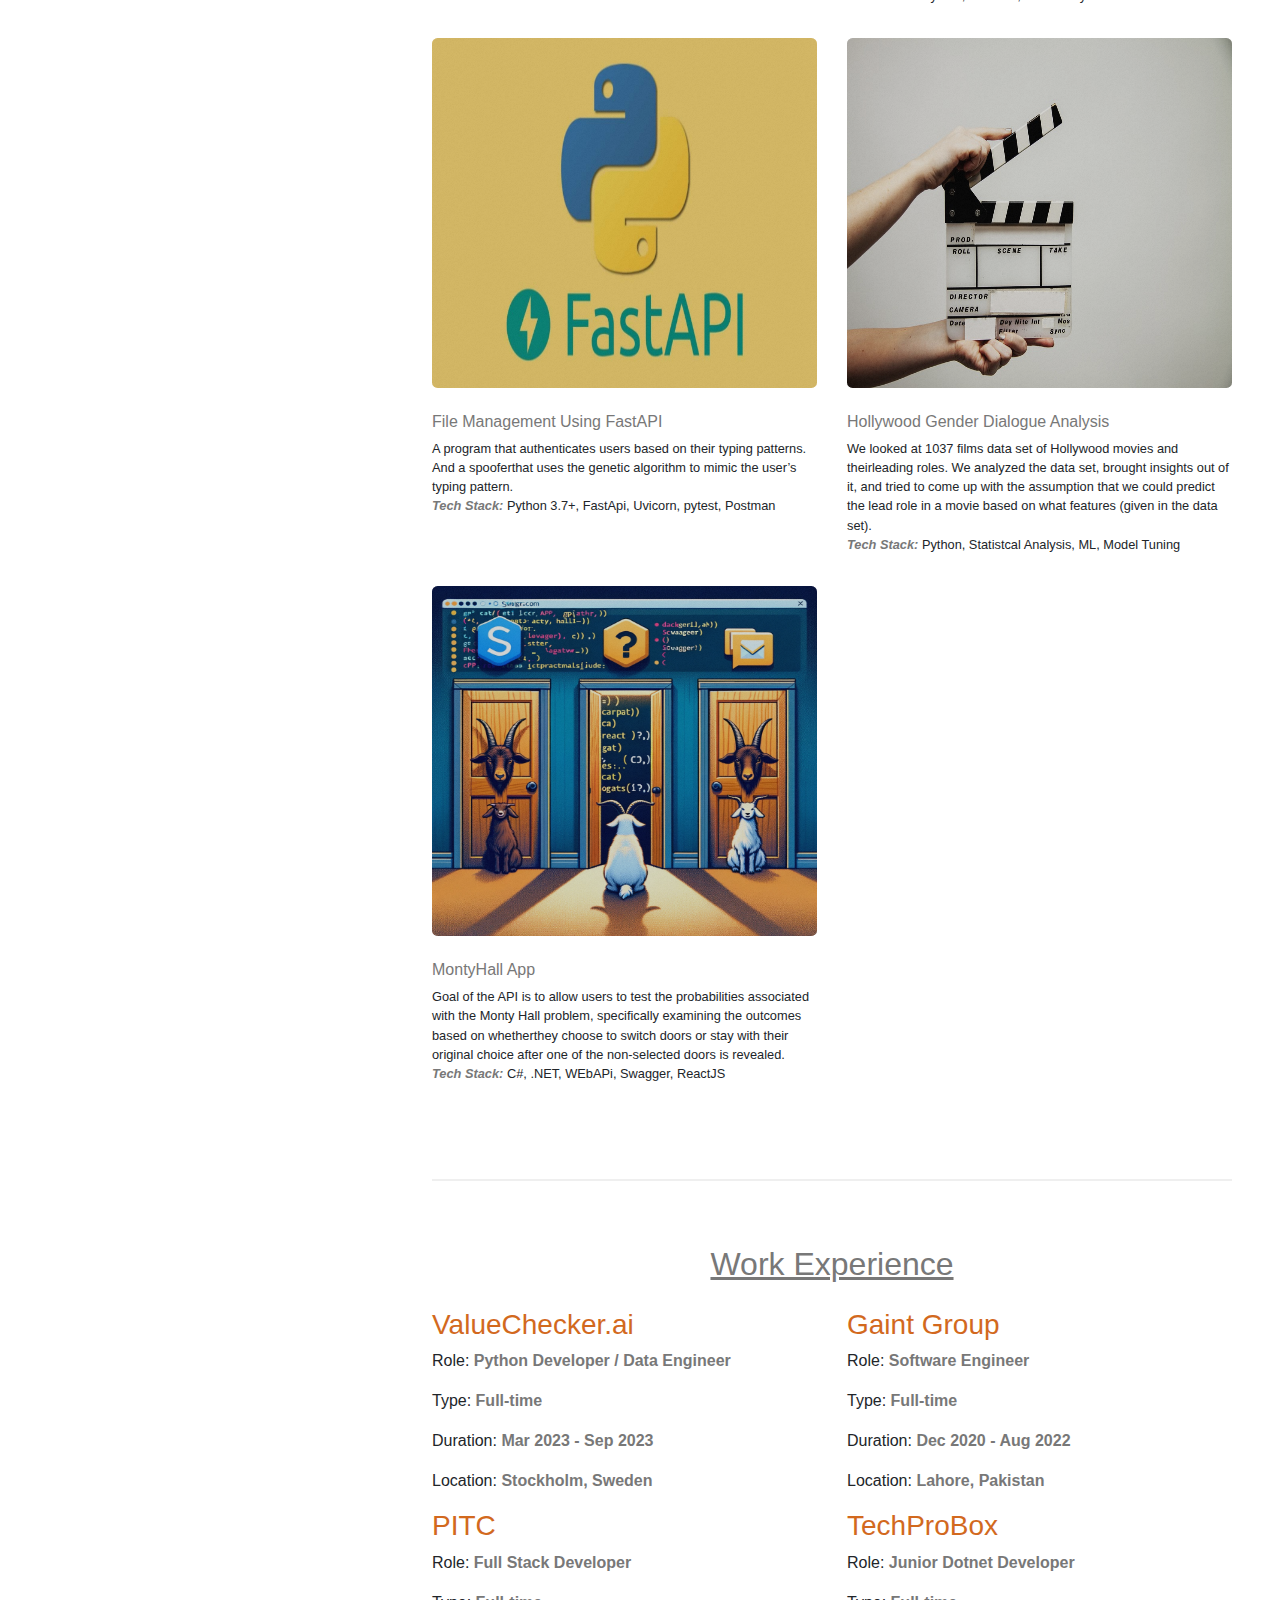
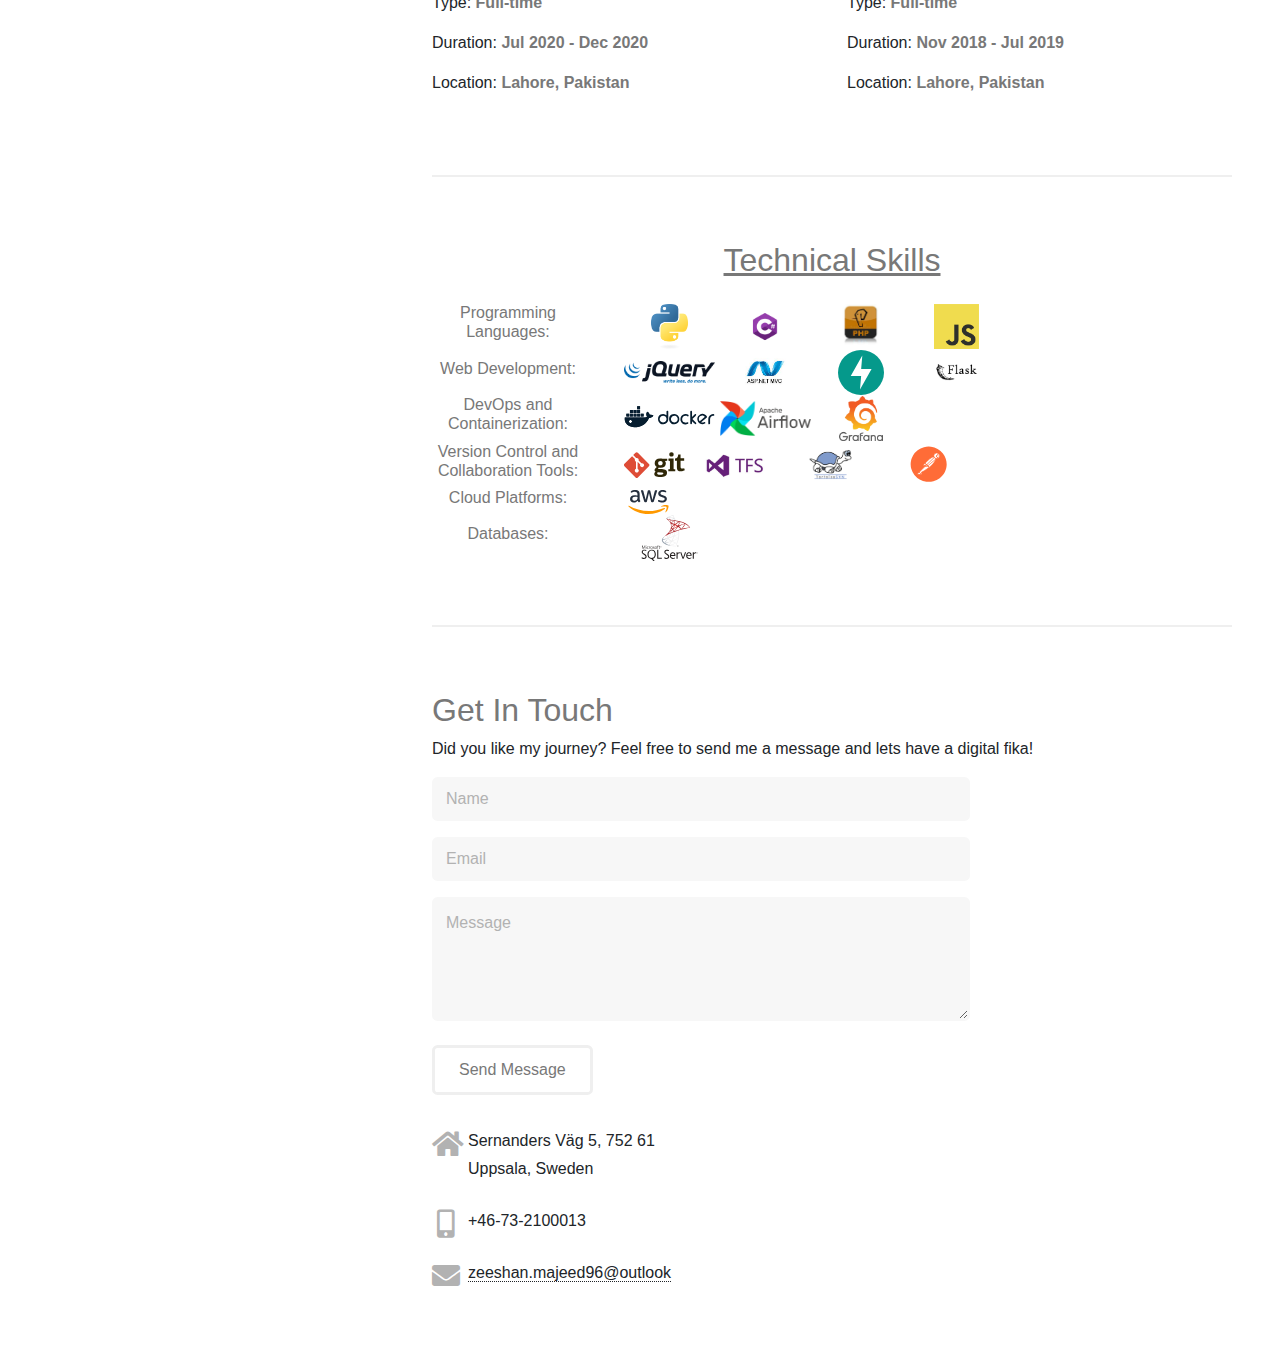
==== commit 1e3dca50: "Updated Projects and minor details." ====
--- a/index.html
+++ b/index.html
@@ -268,8 +268,8 @@
 							<div class="col-8 col-12-small">
 								<form method="post" id="contactForm">
 									<div class="row gtr-uniform gtr-50">
-										<div class="col-6 col-12-xsmall"><input type="text" name="name" id="name" placeholder="Name" /></div>
-										<div class="col-6 col-12-xsmall"><input type="email" name="email" id="email" placeholder="Email" /></div>
+										<div class="col-6 col-12"><input type="text" name="name" id="name" placeholder="Name" /></div>
+										<div class="col-6 col-12"><input type="email" name="email" id="email" placeholder="Email" /></div>
 										<div class="col-12"><textarea name="message" id="message" placeholder="Message" rows="4"></textarea></div>
 									</div>
 									<br />
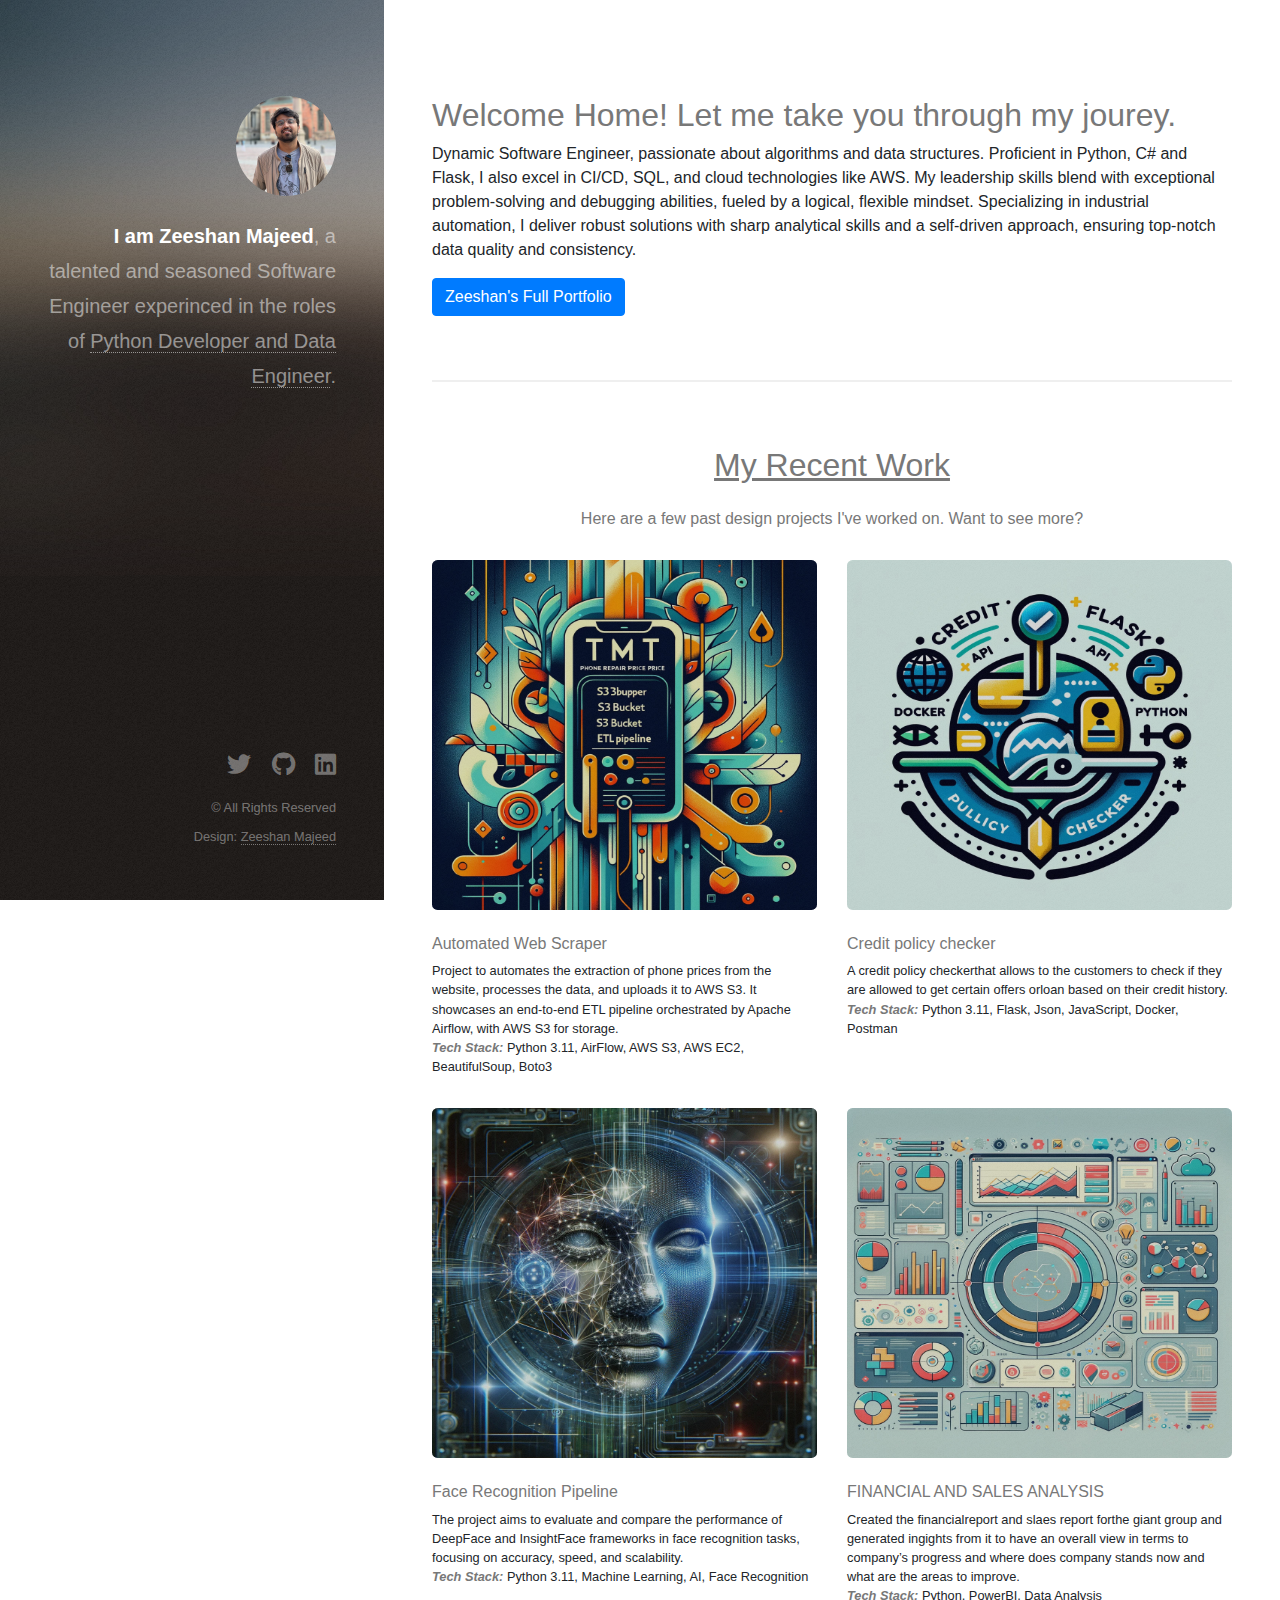
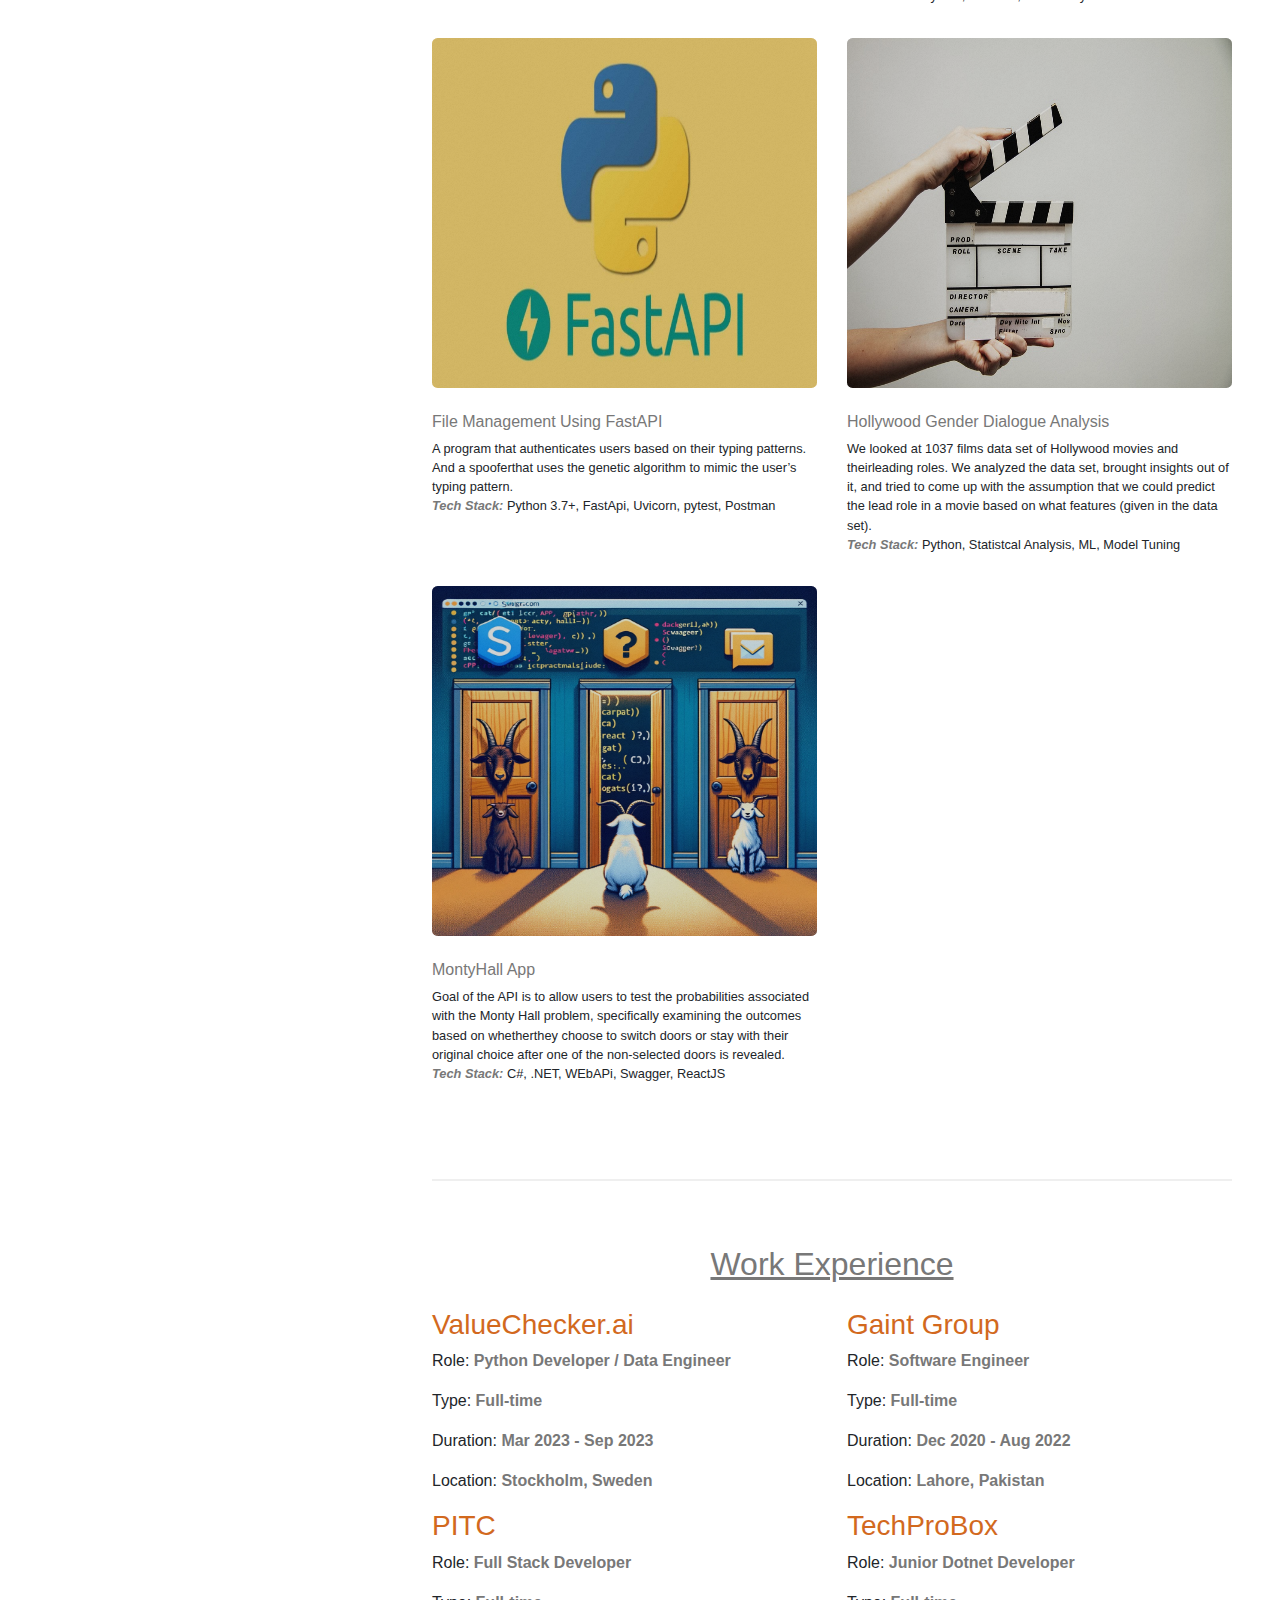
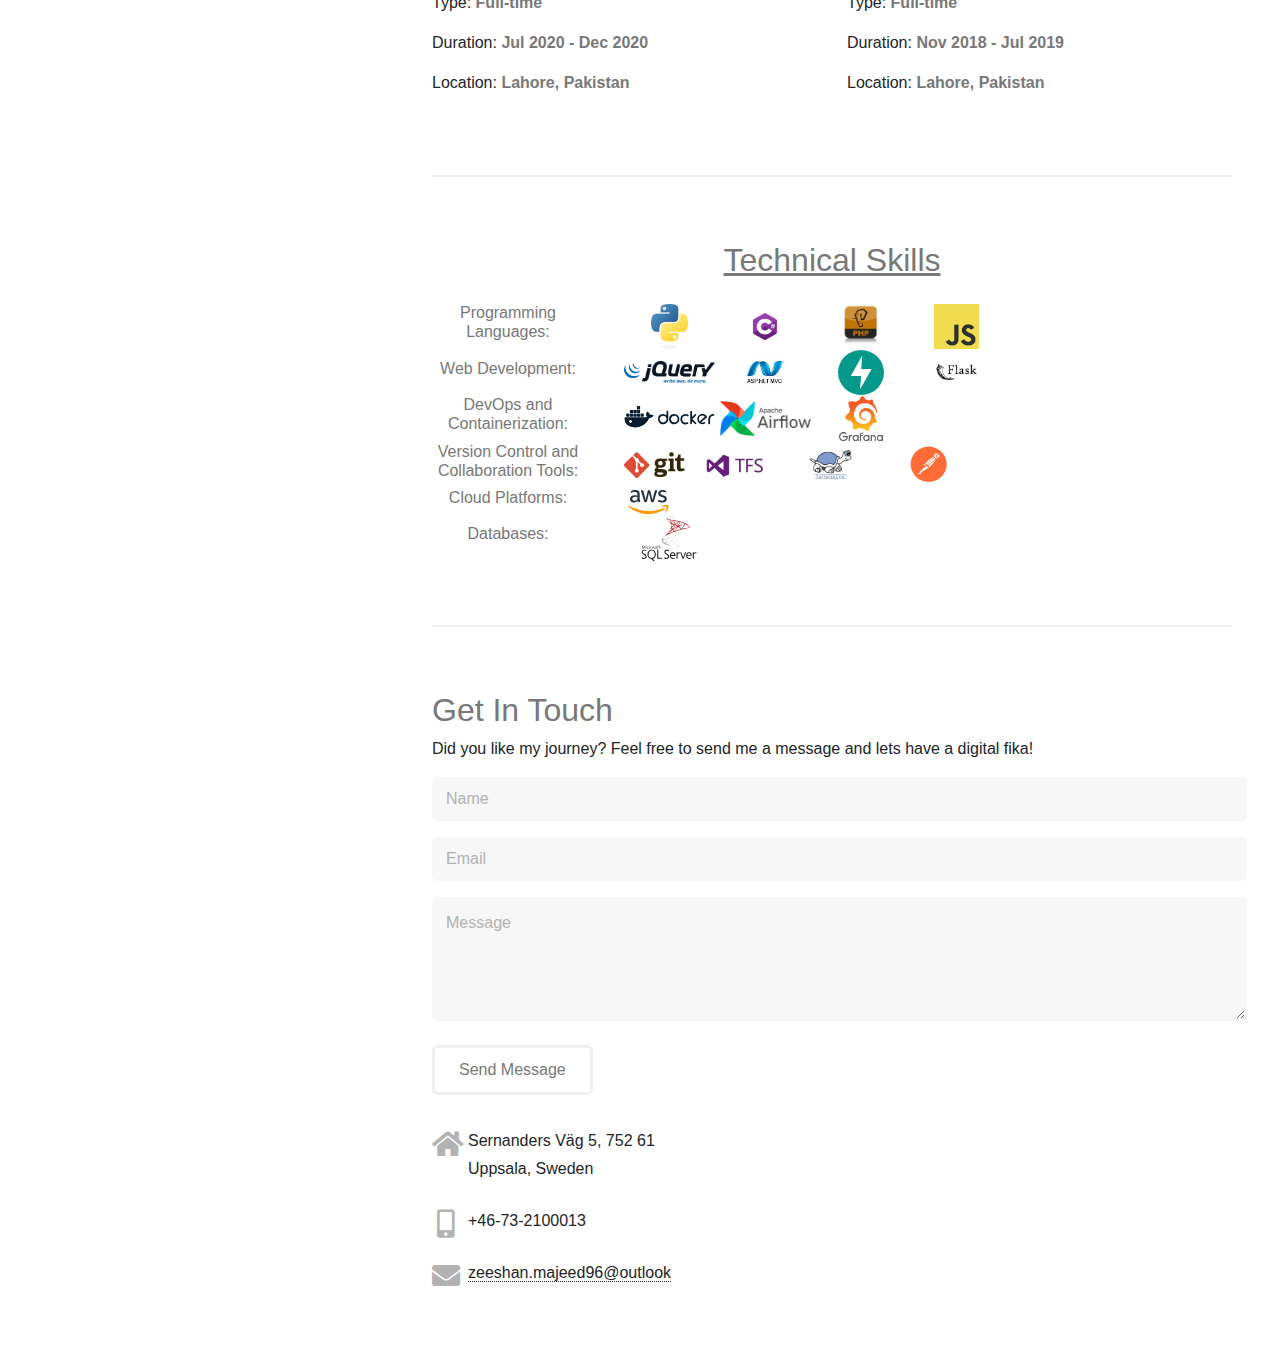
==== commit 0a47871e: "Updated Projects and minor details." ====
--- a/index.html
+++ b/index.html
@@ -265,7 +265,7 @@
 						<h2>Get In Touch</h2>
 						<p>Did you like my journey? Feel free to send me a message and lets have a digital fika!</p>
 						<div class="row">
-							<div class="col-8 col-12-small">
+							<div class="col-12 col-12-small">
 								<form method="post" id="contactForm">
 									<div class="row gtr-uniform gtr-50">
 										<div class="col-6 col-12"><input type="text" name="name" id="name" placeholder="Name" /></div>
